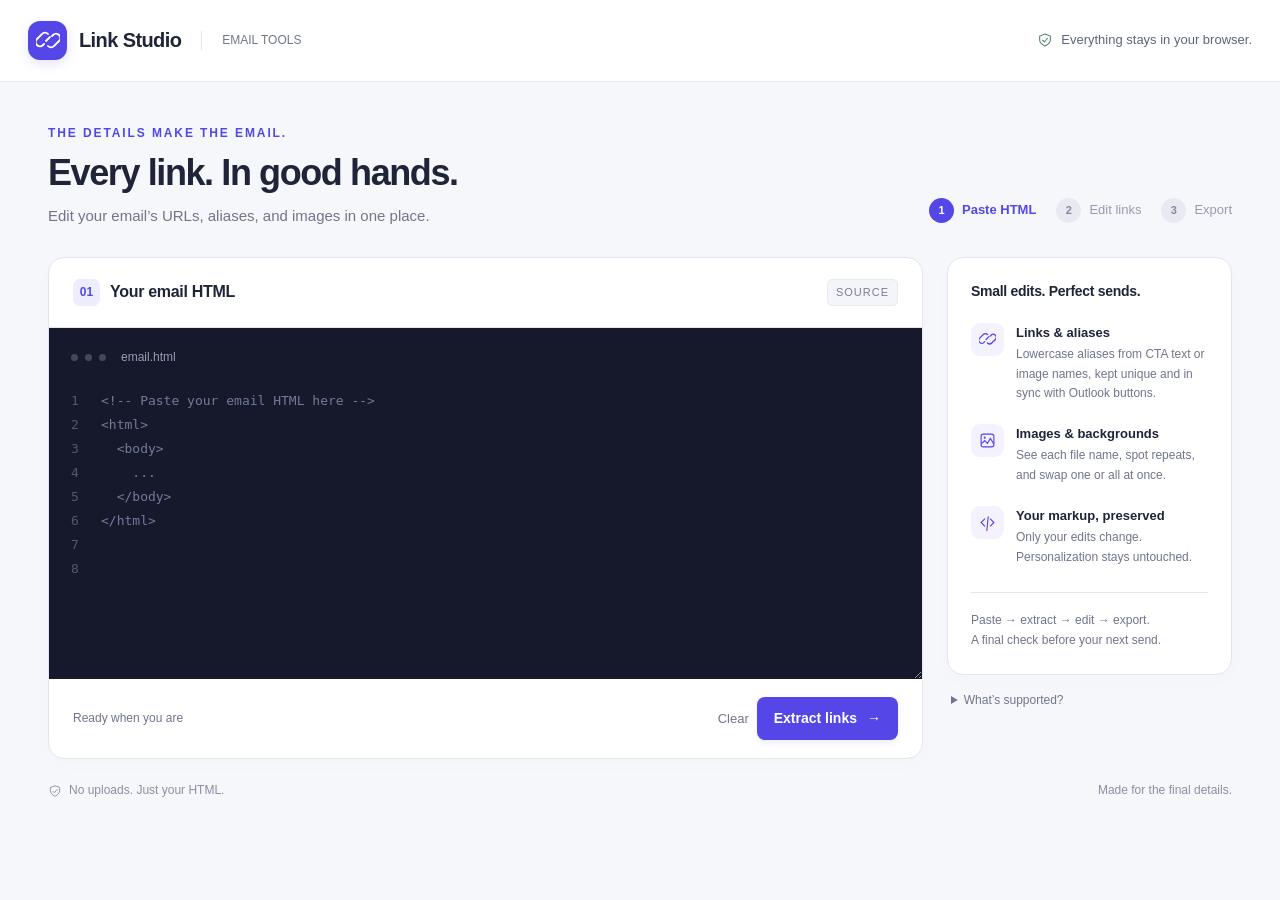
==== index.html @ 449bdee2 "Update index.html" ====
<!doctype html><html lang="en"><head><meta charset="utf-8"><meta name="viewport" content="width=device-width,initial-scale=1"><meta name="robots" content="noindex,nofollow"><title>Email Builder — Easy & Faster</title><link rel="stylesheet" href="styles.css"></head><body><svg xmlns="http://www.w3.org/2000/svg" style="display:none"><symbol id="link-icon" viewBox="0 0 24 24"><g fill="none" stroke="currentColor" stroke-width="1.8" stroke-linecap="round" stroke-linejoin="round"><path d="m10 13 4-4M8 16l-1 1a4 4 0 0 1-6-6l5-5a4 4 0 0 1 6 0m0 12a4 4 0 0 0 6 0l5-5a4 4 0 0 0-6-6l-1 1" transform="translate(0 -1)"></path></g></symbol><symbol id="shield-icon" viewBox="0 0 24 24"><path d="m12 3 8 3v6c0 5-8 9-8 9s-8-4-8-9V6l8-3Z" fill="none" stroke="currentColor" stroke-width="1.6"></path><path d="m8 12 3 3 5-6" fill="none" stroke="currentColor" stroke-width="1.6"></path></symbol><symbol id="image-icon" viewBox="0 0 24 24"><rect x="3" y="3" width="18" height="18" rx="3" fill="none" stroke="currentColor" stroke-width="1.6"></rect><path d="m3 17 5-5 4 4 4-7 5 8" fill="none" stroke="currentColor" stroke-width="1.6"></path><circle cx="8" cy="8" r="1.5" fill="currentColor"></circle></symbol><symbol id="code-icon" viewBox="0 0 24 24"><path d="m8 7-5 5 5 5m8-10 5 5-5 5m-3-13-2 20" fill="none" stroke="currentColor" stroke-width="1.6" stroke-linecap="round"></path></symbol><symbol id="copy-icon" viewBox="0 0 24 24"><g fill="none" stroke="currentColor" stroke-width="1.8" stroke-linejoin="round"><rect x="8" y="8" width="12" height="12" rx="2.5"></rect><path d="M16 8V6.5A2.5 2.5 0 0 0 13.5 4h-7A2.5 2.5 0 0 0 4 6.5v7A2.5 2.5 0 0 0 6.5 16H8"></path></g></symbol><symbol id="check-icon" viewBox="0 0 24 24"><path d="m5 12.5 4.5 4.5L19 7.5" fill="none" stroke="currentColor" stroke-width="2.2" stroke-linecap="round" stroke-linejoin="round"></path></symbol></svg><header class="topbar"><div class="brand"><span class="brandmark"><svg aria-hidden="true"><use href="#link-icon"></use></svg></span>Link Studio<small>EMAIL TOOLS</small></div><div class="privacy"><svg aria-hidden="true"><use href="#shield-icon"></use></svg>Everything stays in your browser.</div></header><main><div class="intro"><div><div class="eyebrow">THE DETAILS MAKE THE EMAIL.</div><h1>Every link. In good hands.</h1><p>Edit your email’s URLs, aliases, and images in one place.</p></div><nav class="steps" aria-label="Workflow"><span class="step active" id="step1"><b>1</b> Paste HTML</span><span class="step" id="step2"><b>2</b> Edit links</span><span class="step" id="step3"><b>3</b> Export</span></nav></div><div class="workspace"><section class="panel" aria-labelledby="sourceTitle"><div class="panel-heading"><div class="heading-group"><span class="section-number">01</span><h2 id="sourceTitle">Your email HTML</h2></div><span class="tag">SOURCE</span></div><div class="code-wrap"><div class="code-toolbar"><i class="code-dot"></i><i class="code-dot"></i><i class="code-dot"></i><span>email.html</span></div><div class="code-area"><div class="gutter" aria-hidden="true">1<br>2<br>3<br>4<br>5<br>6<br>7<br>8</div><textarea id="src" aria-label="Email HTML" spellcheck="false" placeholder="&lt;!-- Paste your email HTML here --&gt;&#10;&lt;html&gt;&#10;  &lt;body&gt;&#10;    ...&#10;  &lt;/body&gt;&#10;&lt;/html&gt;"></textarea></div></div><div class="source-footer"><span class="small" id="sourceCount">Ready when you are</span><div><button type="button" id="clear" class="text-button">Clear</button><button type="button" id="extract" class="button">Extract links <span aria-hidden="true">→</span></button></div></div><div id="status" class="feedback" role="status"></div></section><aside><div class="panel aside"><h2>Small edits. Perfect sends.</h2><div class="feature"><span class="feature-icon"><svg aria-hidden="true"><use href="#link-icon"></use></svg></span><div><strong>Links & aliases</strong><p>Lowercase aliases from CTA text or image names, kept unique and in sync with Outlook buttons.</p></div></div><div class="feature"><span class="feature-icon"><svg aria-hidden="true"><use href="#image-icon"></use></svg></span><div><strong>Images & backgrounds</strong><p>See each file name, spot repeats, and swap one or all at once.</p></div></div><div class="feature"><span class="feature-icon"><svg aria-hidden="true"><use href="#code-icon"></use></svg></span><div><strong>Your markup, preserved</strong><p>Only your edits change. Personalization stays untouched.</p></div></div><div class="aside-note">Paste → extract → edit → export.<br>A final check before your next send.</div></div><details class="support"><summary>What’s supported?</summary><p>HTML href, image src, background, and link alias attributes. Images and backgrounds that share the same URL are flagged as duplicates. Empty link aliases are filled in lowercase with up to 3 words of the link text. Links styled as CTA buttons (a class containing “cta” on the link, inside it, or on one of its four nearest parent elements, so table-based buttons are caught) use 2 words plus _cta instead (filler words like “and”, “the”, “to” skipped), or the first 3 words of the image file name for image links. Repeated aliases are numbered in order: name, name1, name2. Mailto, tel, # and SFMC system links (profile center, view online) are not auto-filled, but get an optional alias you can apply. Unsubscribe links always get the alias “unsubscribe” (never _cta) and can be switched to RedirectTo(@urlOrganic); view-online links can be switched to view_email_url. Outlook VML buttons and backgrounds (v:roundrect, v:fill) and inline CSS url() backgrounds are kept in sync with the matching link or background. Background url() inside &lt;style&gt; blocks is not included. The opencounter and usermatch tracking tags are added before &lt;/body&gt; if missing. CSS url(), srcset, and links inside AMPscript code blocks are not included. Values retain their original HTML entities.</p></details></aside></div><section id="editor" class="panel" hidden="" aria-labelledby="editorTitle"><div class="editor-head"><div><div class="heading-group"><span class="section-number">02</span><h2 id="editorTitle">Fine-tune the details</h2></div><div class="small" id="summary"></div></div><span id="shown" class="small"></span></div><div class="toolbar"><div class="filters" role="group" aria-label="Filter items"><button type="button" data-filter="all" aria-pressed="true">All items</button><button type="button" data-filter="link" aria-pressed="false">Links</button><button type="button" data-filter="image" aria-pressed="false">Images</button><button type="button" data-filter="background" aria-pressed="false" id="bgBtn">Backgrounds</button><button type="button" data-filter="dup" aria-pressed="false" id="dupBtn">Duplicates</button><button type="button" data-filter="edited" aria-pressed="false">Edited</button></div><input type="search" id="q" placeholder="Search text, URL, file or alias…" aria-label="Search items"></div><div class="extras"><div class="extra-row" id="aliasRow"><span class="extra-title">CTA aliases</span><span class="small" id="aliasInfo"></span><button type="button" id="applyAll" class="button secondary sm">Use suggested for all</button></div><div class="extra-row" id="unsubRow" hidden><label class="check"><input type="checkbox" id="unsubAll"> Use <code id="orgCode" class="chip ok"></code> on all unsubscribe links</label><span class="small" id="unsubInfo"></span></div><div class="extra-row" id="viewRow" hidden><label class="check"><input type="checkbox" id="viewAll"> Use <code id="viewCode" class="chip ok"></code> on all view-online links</label><span class="small" id="viewInfo"></span></div><div class="extra-row"><label class="check"><input type="checkbox" id="trackOn" checked> Add tracking tags before &lt;/body&gt; if missing</label><span id="trackInfo"></span></div></div><div id="items"></div><div id="emptyFilter" hidden="">No items match your search or filter.</div><div class="actionbar"><span class="small" id="editCount"></span><span class="small" id="submitMsg" role="status"></span><button type="button" id="validate" class="button secondary">Validate</button><button type="button" id="preview" class="button secondary">Preview updated email</button><button type="button" id="submit" class="button">Generate updated HTML <span aria-hidden="true">→</span></button></div></section><section id="validation" class="panel" hidden aria-labelledby="valTitle"><div class="panel-heading"><div class="heading-group"><h2 id="valTitle">Validation · updated HTML</h2></div><span id="valSummary" class="small"></span></div><div id="valBody" class="val-body"></div></section><section id="result" class="panel" hidden="" aria-labelledby="resultTitle"><div class="panel-heading"><div class="heading-group"><span class="section-number">03</span><h2 id="resultTitle">Ready for your next send</h2></div><button type="button" id="copy" class="button secondary">Copy HTML</button></div><textarea id="out" readonly="" spellcheck="false" aria-label="Updated HTML"></textarea><div class="change-section"><span class="small" id="copyMsg" role="status"></span><h2>Change log</h2><ul id="changes"></ul></div></section><div id="pv" class="pv" hidden data-w="desktop" role="dialog" aria-modal="true" aria-labelledby="pvTitle"><div class="pv-box"><div class="pv-head"><h2 id="pvTitle">Preview: updated email</h2><div class="seg" role="group" aria-label="Preview width"><button type="button" data-w="desktop" aria-pressed="true">Desktop</button><button type="button" data-w="mobile" aria-pressed="false">Mobile</button></div><button type="button" id="pvClose" class="button secondary sm">Close</button></div><p class="pv-note small">Browser preview with your edits applied. Outlook and other email apps may display it differently, and AMPscript shows as raw code. Links are disabled here.</p><div class="pv-stage"><iframe id="pvFrame" title="Updated email preview" sandbox=""></iframe></div></div></div><footer class="bottom-line"><span><svg aria-hidden="true"><use href="#shield-icon"></use></svg>No uploads. Just your HTML.</span><span>Made for the final details.</span></footer></main><script src="app.js"></script></body></html>
---- styles.css ----
:root{--ink:#202438;--muted:#70758b;--line:#e3e5ef;--accent:#5546e8;--soft:#eeecff;--bg:#f6f7fb;--radius:16px}*{box-sizing:border-box}body{margin:0;background:var(--bg);color:var(--ink);font:16px/1.55 -apple-system,BlinkMacSystemFont,"Segoe UI",sans-serif}button,input,textarea{font:inherit}button{cursor:pointer}button:focus-visible,input:focus-visible,textarea:focus-visible,summary:focus-visible{outline:3px solid #aaa1ff;outline-offset:4px}button{border:0}button:disabled{opacity:.5;cursor:default}[hidden]{display:none!important}.topbar{height:82px;background:#fff;border-bottom:1px solid var(--line);display:flex;justify-content:space-between;align-items:center;padding:0 max(28px,calc((100vw - 1240px)/2));gap:20px}.brand{display:flex;align-items:center;gap:12px;font-size:20px;font-weight:750;letter-spacing:-.6px}.brandmark{display:grid;place-items:center;width:39px;height:39px;background:var(--accent);color:#fff;border-radius:12px;box-shadow:0 4px 12px #5546e825}.brandmark svg{width:24px}.brand small{font-size:12px;font-weight:500;border-left:1px solid var(--line);margin-left:8px;padding-left:20px;color:var(--muted);letter-spacing:0}.privacy{font-size:13px;color:#5e657b;display:flex;align-items:center;gap:8px}.privacy svg{width:16px;height:16px;color:#528277}main{max-width:1240px;margin:auto;padding:42px 28px 28px}.intro{display:flex;align-items:flex-end;justify-content:space-between;gap:24px;margin-bottom:30px}.eyebrow{font-size:12px;font-weight:750;letter-spacing:1.9px;color:var(--accent);margin-bottom:8px}h1{font-size:36px;line-height:1.2;letter-spacing:-1.4px;margin:0 0 10px;font-weight:720}p{margin:0;color:var(--muted)}.intro p{font-size:15px}.steps{display:flex;gap:20px;padding-bottom:4px;white-space:nowrap;color:#989bae;font-size:13px}.step{display:flex;align-items:center;gap:8px}.step b{font-size:11px;display:grid;place-items:center;width:25px;height:25px;border-radius:50%;background:#e9eaf1;color:#83889b}.step.active{color:var(--accent);font-weight:650}.step.active b{background:var(--accent);color:white}.workspace{display:grid;grid-template-columns:minmax(0,1fr) 285px;gap:24px;align-items:start}.panel{background:white;border:1px solid var(--line);border-radius:var(--radius);box-shadow:0 5px 20px #25244704;overflow:hidden}.panel-heading{padding:21px 24px;display:flex;align-items:center;justify-content:space-between;gap:12px;border-bottom:1px solid var(--line)}h2{font-size:16px;letter-spacing:-.3px;margin:0;font-weight:700}.heading-group{display:flex;align-items:center;gap:10px}.section-number{display:grid;place-items:center;background:var(--soft);border-radius:7px;color:var(--accent);width:27px;height:27px;font-size:12px;font-weight:700}.tag{font-size:11px;letter-spacing:1px;color:#777d95;background:#f4f5f9;padding:4px 8px;border:1px solid #e8eaf1;border-radius:5px}.code-wrap{background:#15192b;padding:20px 0 0;position:relative}.code-toolbar{padding:0 22px 12px;display:flex;align-items:center;gap:7px;color:#979eb9;font-size:12px}.code-dot{height:7px;width:7px;border-radius:50%;background:#41475e}.code-toolbar span:last-child{margin-left:8px}.code-area{display:flex;min-height:300px}.gutter{flex:0 0 52px;text-align:center;color:#515970;font:13px/1.85 ui-monospace,SFMono-Regular,Consolas,monospace;padding-top:10px;user-select:none}.code-area textarea{border:0;resize:vertical;background:transparent;color:#dcdff7;font:13px/1.85 ui-monospace,SFMono-Regular,Consolas,monospace;min-height:300px;width:100%;padding:10px 24px 24px 0;outline-offset:-3px}.code-area textarea::placeholder{color:#727b98;opacity:1}.source-footer{padding:18px 24px;display:flex;justify-content:space-between;align-items:center;gap:14px}.button{display:inline-flex;align-items:center;justify-content:center;gap:10px;font-size:14px;font-weight:650;border-radius:8px;padding:11px 17px;transition:background .15s,transform .15s;background:var(--accent);color:#fff;box-shadow:0 3px 6px #5546e81a}.button:hover{background:#4335cd;transform:translateY(-1px)}.button svg{width:17px;height:17px}.secondary{background:#fff;color:#646a7e;box-shadow:none;border:1px solid var(--line)}.secondary:hover{background:#f5f5fb;color:var(--ink)}.text-button{background:none;color:var(--muted);padding:8px;font-size:13px}.text-button:hover{color:var(--accent)}.small{font-size:12px;color:var(--muted)}.feedback{padding:0 24px;color:#925b13;font-size:13px}.feedback:not(:empty){padding-bottom:16px}.aside{padding:23px}.aside h2{font-size:14px;margin-bottom:20px}.feature{display:flex;gap:12px;margin:20px 0}.feature-icon{width:33px;height:33px;background:#f3f2fe;border-radius:9px;color:var(--accent);display:grid;place-items:center;flex-shrink:0}.feature-icon svg{width:17px;height:17px}.feature strong{font-size:13px;font-weight:650;display:block;margin-bottom:2px}.feature p{font-size:12px;line-height:1.65}.aside-note{border-top:1px solid var(--line);padding-top:17px;margin-top:24px;font-size:12px;color:var(--muted);line-height:1.7}.support{margin-top:16px;padding:0 4px}.support summary{font-size:12px;cursor:pointer;color:var(--muted)}.support p{font-size:12px;margin-top:10px;line-height:1.7}.bottom-line{display:flex;align-items:center;justify-content:space-between;margin:22px 0;color:#8a8fa2;font-size:12px}.bottom-line span:first-child{display:flex;align-items:center;gap:7px}.bottom-line svg{width:14px;height:14px}#editor,#result{margin-top:28px}.editor-head{padding:22px 24px;display:flex;justify-content:space-between;gap:16px;align-items:center}.editor-head h2{font-size:18px}.editor-head .small{margin-top:5px}.toolbar{padding:0 24px 20px;display:flex;justify-content:space-between;align-items:center;flex-wrap:wrap;gap:16px}.filters{display:flex;gap:3px;flex-wrap:wrap;background:#f1f2f7;border-radius:9px;padding:4px}.filters button{background:transparent;color:#73788e;font-size:12px;border-radius:6px;padding:7px 12px}.filters button[aria-pressed=true]{background:white;color:var(--accent);box-shadow:0 1px 4px #24244113;font-weight:650}#q{width:240px;border:1px solid var(--line);border-radius:8px;padding:10px 12px;background:#fff;font-size:13px;color:var(--ink)}#items{padding:0 24px 12px}.item{border:1px solid var(--line);border-radius:11px;margin-bottom:13px;padding:18px;transition:border-color .2s;content-visibility:auto;contain-intrinsic-size:auto 150px}.item.changed{border-color:#d9bc75;background:#fffcf4}.head{display:flex;gap:10px;align-items:center;flex-wrap:wrap;margin-bottom:16px}.idx{color:#9da1b2;font:12px ui-monospace,monospace}.badge{font-size:11px;padding:3px 8px;border-radius:5px;font-weight:650}.badge.link{background:#eeecff;color:#6451cc}.badge.image{background:#e8f6f0;color:#39785f}.badge.background{background:#eaf1ff;color:#4c73b3}.meta{font-size:12px;color:var(--muted);flex:1;overflow-wrap:anywhere;min-width:130px}.small-btn{background:none;color:#858a9e;padding:4px;font-size:12px}.small-btn:hover{color:var(--accent)}.flag{font-size:11px;color:#9b6c12;margin-right:5px}.fields{display:grid;grid-template-columns:2fr 1fr;gap:15px}.fields label:only-child{grid-column:1/-1}.fl{font-size:12px;display:block;margin-bottom:7px;font-weight:600;color:#656b81}.fields input{background:#fafbfe;color:#343a51;border:1px solid #e0e3ee;width:100%;border-radius:7px;padding:11px 12px;font:13px ui-monospace,SFMono-Regular,Consolas,monospace}.fields input:focus{background:white}.actionbar{padding:18px 24px;border-top:1px solid var(--line);display:flex;align-items:center;gap:16px;flex-wrap:wrap;background:#fcfcfe}.actionbar .button{margin-left:auto}#out{width:100%;min-height:270px;resize:vertical;background:#15192b;color:#dcdff7;border:0;padding:24px;font:13px/1.8 ui-monospace,Consolas,monospace}.change-section{padding:22px 24px}.change-section h2{font-size:14px}#changes{font-size:13px;padding-left:20px;color:var(--muted);line-height:1.8}#changes li{margin:8px 0}#changes .old{color:#b25358;overflow-wrap:anywhere}#changes .new{color:#318164;overflow-wrap:anywhere}#emptyFilter{text-align:center;padding:30px;font-size:14px;color:var(--muted)}.fname{font:600 13px ui-monospace,SFMono-Regular,Consolas,monospace;color:var(--ink);background:#f4f5f9;border:1px solid #e8eaf1;border-radius:5px;padding:2px 8px;overflow-wrap:anywhere;max-width:100%}.dup{font-size:11px;font-weight:650;color:#8a5a00;background:#fff4dc;border:1px solid #f0dca8;border-radius:5px;padding:3px 8px;white-space:nowrap}.item.is-dup{border-left:3px solid #e8c56f}.scope{display:flex;align-items:center;gap:10px;margin-top:14px;font-size:12px;color:var(--muted);flex-wrap:wrap}.seg{display:inline-flex;background:#f1f2f7;border-radius:8px;padding:3px;gap:2px}.seg button{background:transparent;color:#73788e;font-size:12px;border-radius:6px;padding:5px 11px}.seg button[aria-pressed=true]{background:#fff;color:var(--accent);font-weight:650;box-shadow:0 1px 4px #24244113}.also{font-size:12px;color:#8a8fa2}.unsub-opt{display:flex;align-items:center;gap:8px;margin-top:14px;font-size:12px;color:var(--muted);cursor:pointer;flex-wrap:wrap}.unsub-opt input{width:16px;height:16px;accent-color:var(--accent)}.unsub-opt code{font:12px ui-monospace,SFMono-Regular,Consolas,monospace;color:var(--ink);background:#f1f2f7;padding:1px 6px;border-radius:4px;overflow-wrap:anywhere}.inwrap{position:relative}.fields .inwrap input{padding-right:40px}.copy-btn{display:inline-grid;place-items:center;width:26px;height:26px;border-radius:6px;background:transparent;color:#8a8fa2;padding:0;flex-shrink:0;vertical-align:middle}.copy-btn:hover{background:#eeecff;color:var(--accent)}.copy-btn.ok{color:#39785f;background:#e8f6f0}.copy-btn svg{width:15px;height:15px}.inwrap .copy-btn{position:absolute;right:6px;top:50%;transform:translateY(-50%)}.newname{font:600 12px ui-monospace,SFMono-Regular,Consolas,monospace;color:#318164;background:#e8f6f0;border:1px solid #cbe8db;border-radius:5px;padding:2px 8px;overflow-wrap:anywhere}.fname-wrap{display:inline-flex;align-items:center;gap:2px;max-width:100%}.ctatag{font-size:11px;font-weight:650;color:#6451cc;background:#eeecff;border:1px solid #ddd8ff;border-radius:5px;padding:2px 7px;white-space:nowrap}.item.copy{background:#fafbfd;border-style:dashed}.copytag{font-size:11px;font-weight:650;color:#4c73b3;background:#eaf1ff;border-radius:5px;padding:3px 8px;white-space:nowrap}.fields input[readonly]{color:#8a8fa2;background:#f4f5f9;cursor:not-allowed}.extras{margin:0 24px 16px;border:1px solid var(--line);border-radius:11px;background:#fbfbfe}.extra-row{display:flex;align-items:center;gap:10px 12px;flex-wrap:wrap;padding:12px 16px;font-size:13px}.extra-row+.extra-row{border-top:1px solid var(--line)}.extra-title{font-weight:650}.button.sm{padding:6px 11px;font-size:12px;margin-left:auto}.check{display:flex;align-items:center;gap:8px;font-weight:650;cursor:pointer}.check input{width:16px;height:16px;accent-color:var(--accent)}#trackInfo{display:flex;gap:8px;flex-wrap:wrap;align-items:center}.chip{font:11px ui-monospace,SFMono-Regular,Consolas,monospace;padding:3px 8px;border-radius:5px;border:1px solid}.chip.ok{color:#39785f;background:#e8f6f0;border-color:#cbe8db}.chip.miss{color:#8a5a00;background:#fff4dc;border-color:#f0dca8}.sugg{font-size:12px;color:var(--muted);margin-top:6px;overflow-wrap:anywhere}.sugg code{font:12px ui-monospace,SFMono-Regular,Consolas,monospace;color:var(--ink);background:#f1f2f7;padding:1px 5px;border-radius:4px}.sugg .done{color:#39785f}.link-btn{background:none;color:var(--accent);font-size:12px;font-weight:650;padding:0 4px}.actionbar #preview{margin-left:auto}.actionbar #submit{margin-left:0}.pv{position:fixed;inset:0;z-index:50;background:rgba(21,25,43,.6);display:flex;align-items:center;justify-content:center;padding:24px}.pv-box{background:#fff;border-radius:16px;width:min(1100px,100%);height:min(92vh,100%);display:flex;flex-direction:column;overflow:hidden;box-shadow:0 20px 60px #0003}.pv-head{display:flex;align-items:center;gap:12px 14px;flex-wrap:wrap;padding:16px 20px;border-bottom:1px solid var(--line)}.pv-head h2{margin-right:auto}.pv-head .button.sm{margin-left:0}.pv-note{padding:10px 20px;border-bottom:1px solid var(--line)}.pv-stage{flex:1;min-height:0;background:#eceef4;display:flex;justify-content:center;padding:20px;overflow:hidden}#pvFrame{border:0;background:#fff;width:100%;max-width:820px;height:100%;border-radius:6px;box-shadow:0 2px 12px #0000001f;transition:max-width .2s}.pv[data-w=mobile] #pvFrame{max-width:375px}body.pv-open{overflow:hidden}@media(max-width:740px){.extras{margin:0 18px 14px}.button.sm{margin-left:0}.pv{padding:0}.pv-box{border-radius:0;height:100%}.pv-stage{padding:10px}}@media(min-width:1000px){body:has(#editor:not([hidden])) .code-area,body:has(#editor:not([hidden])) .code-area textarea{min-height:190px;height:190px}}@media(max-width:980px){.intro{align-items:flex-start;flex-direction:column;gap:22px}.workspace{grid-template-columns:minmax(0,1fr) 250px}.steps{gap:24px}}@media(max-width:740px){.topbar{height:70px;padding:0 20px}.brand small{display:none}.privacy{font-size:0}.privacy svg{width:18px;height:18px}main{padding:28px 18px}.workspace{grid-template-columns:1fr}aside{display:none}h1{font-size:30px}.steps{gap:18px}.panel-heading,.source-footer,.editor-head,.actionbar{padding:18px}.toolbar{padding:0 18px 18px}#items{padding:0 18px 6px}.fields{grid-template-columns:1fr}.toolbar #q{width:100%}.filters{width:100%;justify-content:space-between}.filters button{padding:7px 9px}.source-footer{flex-wrap:wrap}.bottom-line span:last-child{display:none}.editor-head{align-items:flex-start}.actionbar .button{width:100%;margin:0}.meta{min-width:100px}.head{gap:8px}.intro p{max-width:340px}.code-area textarea{font-size:12px}.gutter{flex-basis:35px}}@media(prefers-reduced-motion:reduce){*{scroll-behavior:auto!important;transition:none!important}}
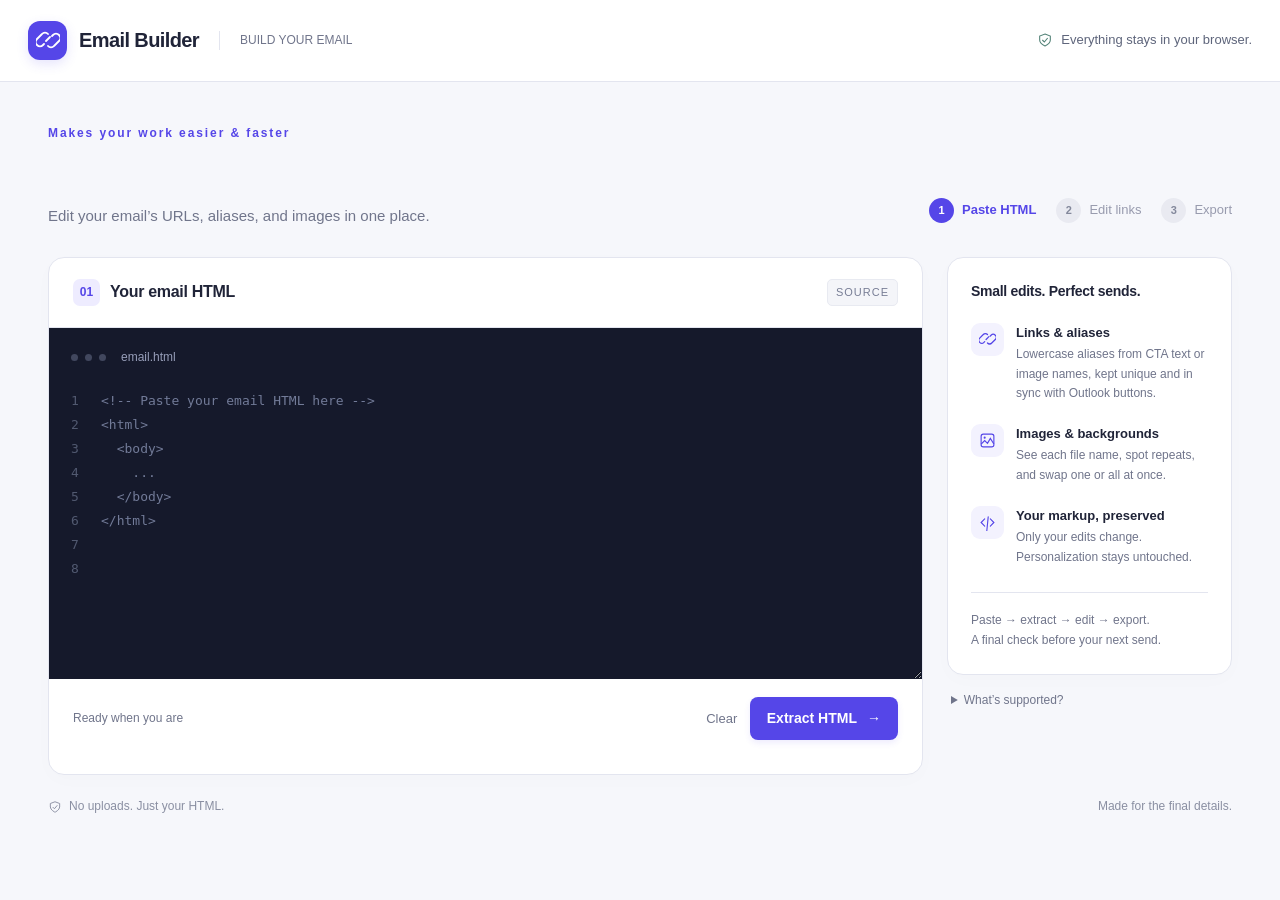
==== commit 550a38a2: "Update index.html" ====
--- a/index.html
+++ b/index.html
@@ -1 +1,309 @@
-<!doctype html><html lang="en"><head><meta charset="utf-8"><meta name="viewport" content="width=device-width,initial-scale=1"><meta name="robots" content="noindex,nofollow"><title>Email Builder — Easy & Faster</title><link rel="stylesheet" href="styles.css"></head><body><svg xmlns="http://www.w3.org/2000/svg" style="display:none"><symbol id="link-icon" viewBox="0 0 24 24"><g fill="none" stroke="currentColor" stroke-width="1.8" stroke-linecap="round" stroke-linejoin="round"><path d="m10 13 4-4M8 16l-1 1a4 4 0 0 1-6-6l5-5a4 4 0 0 1 6 0m0 12a4 4 0 0 0 6 0l5-5a4 4 0 0 0-6-6l-1 1" transform="translate(0 -1)"></path></g></symbol><symbol id="shield-icon" viewBox="0 0 24 24"><path d="m12 3 8 3v6c0 5-8 9-8 9s-8-4-8-9V6l8-3Z" fill="none" stroke="currentColor" stroke-width="1.6"></path><path d="m8 12 3 3 5-6" fill="none" stroke="currentColor" stroke-width="1.6"></path></symbol><symbol id="image-icon" viewBox="0 0 24 24"><rect x="3" y="3" width="18" height="18" rx="3" fill="none" stroke="currentColor" stroke-width="1.6"></rect><path d="m3 17 5-5 4 4 4-7 5 8" fill="none" stroke="currentColor" stroke-width="1.6"></path><circle cx="8" cy="8" r="1.5" fill="currentColor"></circle></symbol><symbol id="code-icon" viewBox="0 0 24 24"><path d="m8 7-5 5 5 5m8-10 5 5-5 5m-3-13-2 20" fill="none" stroke="currentColor" stroke-width="1.6" stroke-linecap="round"></path></symbol><symbol id="copy-icon" viewBox="0 0 24 24"><g fill="none" stroke="currentColor" stroke-width="1.8" stroke-linejoin="round"><rect x="8" y="8" width="12" height="12" rx="2.5"></rect><path d="M16 8V6.5A2.5 2.5 0 0 0 13.5 4h-7A2.5 2.5 0 0 0 4 6.5v7A2.5 2.5 0 0 0 6.5 16H8"></path></g></symbol><symbol id="check-icon" viewBox="0 0 24 24"><path d="m5 12.5 4.5 4.5L19 7.5" fill="none" stroke="currentColor" stroke-width="2.2" stroke-linecap="round" stroke-linejoin="round"></path></symbol></svg><header class="topbar"><div class="brand"><span class="brandmark"><svg aria-hidden="true"><use href="#link-icon"></use></svg></span>Link Studio<small>EMAIL TOOLS</small></div><div class="privacy"><svg aria-hidden="true"><use href="#shield-icon"></use></svg>Everything stays in your browser.</div></header><main><div class="intro"><div><div class="eyebrow">THE DETAILS MAKE THE EMAIL.</div><h1>Every link. In good hands.</h1><p>Edit your email’s URLs, aliases, and images in one place.</p></div><nav class="steps" aria-label="Workflow"><span class="step active" id="step1"><b>1</b> Paste HTML</span><span class="step" id="step2"><b>2</b> Edit links</span><span class="step" id="step3"><b>3</b> Export</span></nav></div><div class="workspace"><section class="panel" aria-labelledby="sourceTitle"><div class="panel-heading"><div class="heading-group"><span class="section-number">01</span><h2 id="sourceTitle">Your email HTML</h2></div><span class="tag">SOURCE</span></div><div class="code-wrap"><div class="code-toolbar"><i class="code-dot"></i><i class="code-dot"></i><i class="code-dot"></i><span>email.html</span></div><div class="code-area"><div class="gutter" aria-hidden="true">1<br>2<br>3<br>4<br>5<br>6<br>7<br>8</div><textarea id="src" aria-label="Email HTML" spellcheck="false" placeholder="&lt;!-- Paste your email HTML here --&gt;&#10;&lt;html&gt;&#10;  &lt;body&gt;&#10;    ...&#10;  &lt;/body&gt;&#10;&lt;/html&gt;"></textarea></div></div><div class="source-footer"><span class="small" id="sourceCount">Ready when you are</span><div><button type="button" id="clear" class="text-button">Clear</button><button type="button" id="extract" class="button">Extract links <span aria-hidden="true">→</span></button></div></div><div id="status" class="feedback" role="status"></div></section><aside><div class="panel aside"><h2>Small edits. Perfect sends.</h2><div class="feature"><span class="feature-icon"><svg aria-hidden="true"><use href="#link-icon"></use></svg></span><div><strong>Links & aliases</strong><p>Lowercase aliases from CTA text or image names, kept unique and in sync with Outlook buttons.</p></div></div><div class="feature"><span class="feature-icon"><svg aria-hidden="true"><use href="#image-icon"></use></svg></span><div><strong>Images & backgrounds</strong><p>See each file name, spot repeats, and swap one or all at once.</p></div></div><div class="feature"><span class="feature-icon"><svg aria-hidden="true"><use href="#code-icon"></use></svg></span><div><strong>Your markup, preserved</strong><p>Only your edits change. Personalization stays untouched.</p></div></div><div class="aside-note">Paste → extract → edit → export.<br>A final check before your next send.</div></div><details class="support"><summary>What’s supported?</summary><p>HTML href, image src, background, and link alias attributes. Images and backgrounds that share the same URL are flagged as duplicates. Empty link aliases are filled in lowercase with up to 3 words of the link text. Links styled as CTA buttons (a class containing “cta” on the link, inside it, or on one of its four nearest parent elements, so table-based buttons are caught) use 2 words plus _cta instead (filler words like “and”, “the”, “to” skipped), or the first 3 words of the image file name for image links. Repeated aliases are numbered in order: name, name1, name2. Mailto, tel, # and SFMC system links (profile center, view online) are not auto-filled, but get an optional alias you can apply. Unsubscribe links always get the alias “unsubscribe” (never _cta) and can be switched to RedirectTo(@urlOrganic); view-online links can be switched to view_email_url. Outlook VML buttons and backgrounds (v:roundrect, v:fill) and inline CSS url() backgrounds are kept in sync with the matching link or background. Background url() inside &lt;style&gt; blocks is not included. The opencounter and usermatch tracking tags are added before &lt;/body&gt; if missing. CSS url(), srcset, and links inside AMPscript code blocks are not included. Values retain their original HTML entities.</p></details></aside></div><section id="editor" class="panel" hidden="" aria-labelledby="editorTitle"><div class="editor-head"><div><div class="heading-group"><span class="section-number">02</span><h2 id="editorTitle">Fine-tune the details</h2></div><div class="small" id="summary"></div></div><span id="shown" class="small"></span></div><div class="toolbar"><div class="filters" role="group" aria-label="Filter items"><button type="button" data-filter="all" aria-pressed="true">All items</button><button type="button" data-filter="link" aria-pressed="false">Links</button><button type="button" data-filter="image" aria-pressed="false">Images</button><button type="button" data-filter="background" aria-pressed="false" id="bgBtn">Backgrounds</button><button type="button" data-filter="dup" aria-pressed="false" id="dupBtn">Duplicates</button><button type="button" data-filter="edited" aria-pressed="false">Edited</button></div><input type="search" id="q" placeholder="Search text, URL, file or alias…" aria-label="Search items"></div><div class="extras"><div class="extra-row" id="aliasRow"><span class="extra-title">CTA aliases</span><span class="small" id="aliasInfo"></span><button type="button" id="applyAll" class="button secondary sm">Use suggested for all</button></div><div class="extra-row" id="unsubRow" hidden><label class="check"><input type="checkbox" id="unsubAll"> Use <code id="orgCode" class="chip ok"></code> on all unsubscribe links</label><span class="small" id="unsubInfo"></span></div><div class="extra-row" id="viewRow" hidden><label class="check"><input type="checkbox" id="viewAll"> Use <code id="viewCode" class="chip ok"></code> on all view-online links</label><span class="small" id="viewInfo"></span></div><div class="extra-row"><label class="check"><input type="checkbox" id="trackOn" checked> Add tracking tags before &lt;/body&gt; if missing</label><span id="trackInfo"></span></div></div><div id="items"></div><div id="emptyFilter" hidden="">No items match your search or filter.</div><div class="actionbar"><span class="small" id="editCount"></span><span class="small" id="submitMsg" role="status"></span><button type="button" id="validate" class="button secondary">Validate</button><button type="button" id="preview" class="button secondary">Preview updated email</button><button type="button" id="submit" class="button">Generate updated HTML <span aria-hidden="true">→</span></button></div></section><section id="validation" class="panel" hidden aria-labelledby="valTitle"><div class="panel-heading"><div class="heading-group"><h2 id="valTitle">Validation · updated HTML</h2></div><span id="valSummary" class="small"></span></div><div id="valBody" class="val-body"></div></section><section id="result" class="panel" hidden="" aria-labelledby="resultTitle"><div class="panel-heading"><div class="heading-group"><span class="section-number">03</span><h2 id="resultTitle">Ready for your next send</h2></div><button type="button" id="copy" class="button secondary">Copy HTML</button></div><textarea id="out" readonly="" spellcheck="false" aria-label="Updated HTML"></textarea><div class="change-section"><span class="small" id="copyMsg" role="status"></span><h2>Change log</h2><ul id="changes"></ul></div></section><div id="pv" class="pv" hidden data-w="desktop" role="dialog" aria-modal="true" aria-labelledby="pvTitle"><div class="pv-box"><div class="pv-head"><h2 id="pvTitle">Preview: updated email</h2><div class="seg" role="group" aria-label="Preview width"><button type="button" data-w="desktop" aria-pressed="true">Desktop</button><button type="button" data-w="mobile" aria-pressed="false">Mobile</button></div><button type="button" id="pvClose" class="button secondary sm">Close</button></div><p class="pv-note small">Browser preview with your edits applied. Outlook and other email apps may display it differently, and AMPscript shows as raw code. Links are disabled here.</p><div class="pv-stage"><iframe id="pvFrame" title="Updated email preview" sandbox=""></iframe></div></div></div><footer class="bottom-line"><span><svg aria-hidden="true"><use href="#shield-icon"></use></svg>No uploads. Just your HTML.</span><span>Made for the final details.</span></footer></main><script src="app.js"></script></body></html>
+<!doctype html>
+<html lang="en">
+  <head>
+    <meta charset="utf-8">
+    <meta name="viewport" content="width=device-width,initial-scale=1">
+    <meta name="robots" content="noindex,nofollow">
+    <title>Email Builder — Helps you build with ease
+    </title>
+    <link rel="stylesheet" href="styles.css">
+  </head>
+  <body>
+    <svg xmlns="http://www.w3.org/2000/svg" style="display:none">
+      <symbol id="link-icon" viewBox="0 0 24 24">
+        <g fill="none" stroke="currentColor" stroke-width="1.8" stroke-linecap="round" stroke-linejoin="round">
+          <path d="m10 13 4-4M8 16l-1 1a4 4 0 0 1-6-6l5-5a4 4 0 0 1 6 0m0 12a4 4 0 0 0 6 0l5-5a4 4 0 0 0-6-6l-1 1" transform="translate(0 -1)">
+          </path>
+        </g>
+      </symbol>
+      <symbol id="shield-icon" viewBox="0 0 24 24">
+        <path d="m12 3 8 3v6c0 5-8 9-8 9s-8-4-8-9V6l8-3Z" fill="none" stroke="currentColor" stroke-width="1.6">
+        </path>
+        <path d="m8 12 3 3 5-6" fill="none" stroke="currentColor" stroke-width="1.6">
+        </path>
+      </symbol>
+      <symbol id="image-icon" viewBox="0 0 24 24">
+        <rect x="3" y="3" width="18" height="18" rx="3" fill="none" stroke="currentColor" stroke-width="1.6">
+        </rect>
+        <path d="m3 17 5-5 4 4 4-7 5 8" fill="none" stroke="currentColor" stroke-width="1.6">
+        </path>
+        <circle cx="8" cy="8" r="1.5" fill="currentColor">
+        </circle>
+      </symbol>
+      <symbol id="code-icon" viewBox="0 0 24 24">
+        <path d="m8 7-5 5 5 5m8-10 5 5-5 5m-3-13-2 20" fill="none" stroke="currentColor" stroke-width="1.6" stroke-linecap="round">
+        </path>
+      </symbol>
+      <symbol id="copy-icon" viewBox="0 0 24 24">
+        <g fill="none" stroke="currentColor" stroke-width="1.8" stroke-linejoin="round">
+          <rect x="8" y="8" width="12" height="12" rx="2.5">
+          </rect>
+          <path d="M16 8V6.5A2.5 2.5 0 0 0 13.5 4h-7A2.5 2.5 0 0 0 4 6.5v7A2.5 2.5 0 0 0 6.5 16H8">
+          </path>
+        </g>
+      </symbol>
+      <symbol id="check-icon" viewBox="0 0 24 24">
+        <path d="m5 12.5 4.5 4.5L19 7.5" fill="none" stroke="currentColor" stroke-width="2.2" stroke-linecap="round" stroke-linejoin="round">
+        </path>
+      </symbol>
+      <symbol id="x-icon" viewBox="0 0 24 24">
+        <path d="M7 7l10 10M17 7 7 17" fill="none" stroke="currentColor" stroke-width="2.6" stroke-linecap="round">
+        </path>
+      </symbol>
+      <symbol id="warn-icon" viewBox="0 0 24 24">
+        <path d="M12 6v8" fill="none" stroke="currentColor" stroke-width="2.6" stroke-linecap="round">
+        </path>
+        <circle cx="12" cy="18.5" r="1.6" fill="currentColor">
+        </circle>
+      </symbol>
+    </svg>
+    <header class="topbar">
+      <div class="brand">
+        <span class="brandmark"><svg aria-hidden="true">
+          <use href="#link-icon">
+          </use>
+          </svg></span>Email Builder
+        <small>BUILD YOUR EMAIL</small>
+      </div>
+      <div class="privacy">
+        <svg aria-hidden="true">
+          <use href="#shield-icon">
+          </use>
+        </svg>Everything stays in your browser.
+      </div>
+    </header>
+    <main>
+      <div class="intro">
+        <div>
+          <div class="eyebrow">Makes your work easier & faster
+          </div>
+          <h1>&nbsp;
+          </h1>
+          <p>Edit your email’s URLs, aliases, and images in one place.
+          </p>
+        </div>
+        <nav class="steps" aria-label="Workflow">
+          <span class="step active" id="step1"><b>1
+            </b> Paste HTML</span>
+          <span class="step" id="step2"><b>2
+            </b> Edit links</span>
+          <span class="step" id="step3"><b>3
+            </b> Export</span>
+        </nav>
+      </div>
+      <div class="workspace">
+        <section class="panel" aria-labelledby="sourceTitle">
+          <div class="panel-heading">
+            <div class="heading-group">
+              <span class="section-number">01</span>
+              <h2 id="sourceTitle">Your email HTML
+              </h2>
+            </div>
+            <span class="tag">SOURCE</span>
+          </div>
+          <div class="code-wrap">
+            <div class="code-toolbar">
+              <i class="code-dot">
+              </i>
+              <i class="code-dot">
+              </i>
+              <i class="code-dot">
+              </i>
+              <span>email.html</span>
+            </div>
+            <div class="code-area">
+              <div class="gutter" aria-hidden="true">1
+                <br>2
+                <br>3
+                <br>4
+                <br>5
+                <br>6
+                <br>7
+                <br>8
+              </div>
+              <textarea id="src" aria-label="Email HTML" spellcheck="false" placeholder="&lt;!-- Paste your email HTML here --&gt;&#10;&lt;html&gt;&#10;  &lt;body&gt;&#10;    ...&#10;  &lt;/body&gt;&#10;&lt;/html&gt;"></textarea>
+            </div>
+          </div>
+          <div class="source-footer">
+            <span class="small" id="sourceCount">Ready when you are</span>
+            <div>
+              <button type="button" id="clear" class="text-button">Clear</button>
+              <button type="button" id="extract" class="button">Extract HTML <span aria-hidden="true">→</span></button>
+            </div>
+          </div>
+          <div id="status" class="feedback" role="status">
+          </div>
+        </section>
+        <aside>
+          <div class="panel aside">
+            <h2>Small edits. Perfect sends.
+            </h2>
+            <div class="feature">
+              <span class="feature-icon"><svg aria-hidden="true">
+                <use href="#link-icon">
+                </use>
+                </svg></span>
+              <div>
+                <strong>Links & aliases</strong>
+                <p>Lowercase aliases from CTA text or image names, kept unique and in sync with Outlook buttons.
+                </p>
+              </div>
+            </div>
+            <div class="feature">
+              <span class="feature-icon"><svg aria-hidden="true">
+                <use href="#image-icon">
+                </use>
+                </svg></span>
+              <div>
+                <strong>Images & backgrounds</strong>
+                <p>See each file name, spot repeats, and swap one or all at once.
+                </p>
+              </div>
+            </div>
+            <div class="feature">
+              <span class="feature-icon"><svg aria-hidden="true">
+                <use href="#code-icon">
+                </use>
+                </svg></span>
+              <div>
+                <strong>Your markup, preserved</strong>
+                <p>Only your edits change. Personalization stays untouched.
+                </p>
+              </div>
+            </div>
+            <div class="aside-note">Paste → extract → edit → export.
+              <br>A final check before your next send.
+            </div>
+          </div>
+          <details class="support">
+            <summary>What’s supported?
+            </summary>
+            <p>HTML href, image src, background, and link alias attributes. Images and backgrounds that share the same URL are flagged as duplicates. Empty link aliases are filled in lowercase with up to 3 words of the link text. Links styled as CTA buttons (a class containing “cta” on the link, inside it, or on one of its four nearest parent elements, so table-based buttons are caught) use 2 words plus _cta instead (filler words like “and”, “the”, “to” skipped), or the first 3 words of the image file name for image links. Repeated aliases are numbered in order: name, name1, name2. Mailto, tel, # and SFMC system links (profile center, view online) are not auto-filled, but get an optional alias you can apply. Unsubscribe links always get the alias “unsubscribe” (never _cta) and can be switched to RedirectTo(@urlOrganic); view-online links can be switched to view_email_url. Outlook VML buttons and backgrounds (v:roundrect, v:fill) and inline CSS url() backgrounds are kept in sync with the matching link or background. Background url() inside &lt;style&gt; blocks is not included. The opencounter and usermatch tracking tags are added before &lt;/body&gt; if missing. CSS url(), srcset, and links inside AMPscript code blocks are not included. Values retain their original HTML entities.
+            </p>
+          </details>
+        </aside>
+      </div>
+      <section id="editor" class="panel" hidden="" aria-labelledby="editorTitle">
+        <div class="editor-head">
+          <div>
+            <div class="heading-group">
+              <span class="section-number">02</span>
+              <h2 id="editorTitle">Fine-tune the details
+              </h2>
+            </div>
+            <div class="small" id="summary">
+            </div>
+          </div>
+          <span id="shown" class="small"></span>
+        </div>
+        <div class="toolbar">
+          <div class="filters" role="group" aria-label="Filter items">
+            <button type="button" data-filter="all" aria-pressed="true">All items</button>
+            <button type="button" data-filter="link" aria-pressed="false">Links</button>
+            <button type="button" data-filter="image" aria-pressed="false">Images</button>
+            <button type="button" data-filter="background" aria-pressed="false" id="bgBtn">Backgrounds</button>
+            <button type="button" data-filter="dup" aria-pressed="false" id="dupBtn">Duplicates</button>
+            <button type="button" data-filter="edited" aria-pressed="false">Edited</button>
+          </div>
+          <input type="search" id="q" placeholder="Search text, URL, file or alias…" aria-label="Search items">
+        </div>
+        <div class="extras">
+          <div class="extra-row" id="aliasRow">
+            <span class="extra-title">CTA aliases</span>
+            <span class="small" id="aliasInfo"></span>
+            <button type="button" id="applyAll" class="button secondary sm">Use suggested for all</button>
+          </div>
+          <div class="extra-row" id="unsubRow" hidden>
+            <label class="check"><input type="checkbox" id="unsubAll"> Use <code id="orgCode" class="chip ok"></code> on all unsubscribe links</label>
+            <span class="small" id="unsubInfo"></span>
+          </div>
+          <div class="extra-row" id="viewRow" hidden>
+            <label class="check"><input type="checkbox" id="viewAll"> Use <code id="viewCode" class="chip ok"></code> on all view-online links</label>
+            <span class="small" id="viewInfo"></span>
+          </div>
+          <div class="extra-row">
+            <label class="check"><input type="checkbox" id="trackOn" checked> Add tracking tags before &lt;/body&gt; if missing</label>
+            <span id="trackInfo"></span>
+          </div>
+        </div>
+        <div id="items">
+        </div>
+        <div id="emptyFilter" hidden="">No items match your search or filter.
+        </div>
+        <div class="actionbar">
+          <span class="small" id="editCount"></span>
+          <span class="small" id="submitMsg" role="status"></span>
+          <button type="button" id="validate" class="button secondary">Validate</button>
+          <button type="button" id="preview" class="button secondary">Preview updated email</button>
+          <button type="button" id="submit" class="button">Generate updated HTML <span aria-hidden="true">→</span></button>
+        </div>
+      </section>
+      <section id="result" class="panel" hidden="" aria-labelledby="resultTitle">
+        <div class="panel-heading">
+          <div class="heading-group">
+            <span class="section-number">03</span>
+            <h2 id="resultTitle">Ready for your next send
+            </h2>
+          </div>
+          <button type="button" id="copy" class="button secondary">Copy HTML</button>
+        </div>
+        <textarea id="out" readonly="" spellcheck="false" aria-label="Updated HTML"></textarea>
+        <div class="change-section">
+          <span class="small" id="copyMsg" role="status"></span>
+          <h2>Change log
+          </h2>
+          <ul id="changes">
+          </ul>
+        </div>
+      </section>
+      <button type="button" id="backReport" class="button back-pill" hidden>Back to validation report</button>
+      <div id="vd" class="pv" hidden role="dialog" aria-modal="true" aria-labelledby="vdTitle">
+        <div class="pv-box vd-box">
+          <div class="pv-head">
+            <div class="vd-title">
+              <h2 id="vdTitle">Validation report
+              </h2>
+              <p class="small">Checked on the updated HTML, with your edits applied.
+              </p>
+            </div>
+            <button type="button" id="vdClose" class="button secondary sm">Close</button>
+          </div>
+          <div id="vdBanner" class="vd-banner" role="status">
+          </div>
+          <div class="vd-main">
+            <nav id="vdNav" class="vd-nav" aria-label="Checks">
+            </nav>
+            <div id="vdDetail" class="vd-detail" tabindex="-1">
+            </div>
+          </div>
+        </div>
+      </div>
+      <div id="pv" class="pv" hidden data-w="desktop" role="dialog" aria-modal="true" aria-labelledby="pvTitle">
+        <div class="pv-box">
+          <div class="pv-head">
+            <h2 id="pvTitle">Preview: updated email
+            </h2>
+            <div class="seg" role="group" aria-label="Preview width">
+              <button type="button" data-w="desktop" aria-pressed="true">Desktop</button>
+              <button type="button" data-w="mobile" aria-pressed="false">Mobile</button>
+            </div>
+            <button type="button" id="pvClose" class="button secondary sm">Close</button>
+          </div>
+          <p class="pv-note small">Browser preview with your edits applied. Outlook and other email apps may display it differently, and AMPscript shows as raw code. Links are disabled here.
+          </p>
+          <div class="pv-stage">
+            <iframe id="pvFrame" title="Updated email preview" sandbox=""></iframe>
+          </div>
+        </div>
+      </div>
+      <footer class="bottom-line">
+        <span><svg aria-hidden="true">
+          <use href="#shield-icon">
+          </use>
+          </svg>No uploads. Just your HTML.</span>
+        <span>Made for the final details.</span>
+      </footer>
+    </main>
+    <script src="app.js"></script>
+  </body>
+</html>
--- a/styles.css
+++ b/styles.css
@@ -1 +1 @@
-:root{--ink:#202438;--muted:#70758b;--line:#e3e5ef;--accent:#5546e8;--soft:#eeecff;--bg:#f6f7fb;--radius:16px}*{box-sizing:border-box}body{margin:0;background:var(--bg);color:var(--ink);font:16px/1.55 -apple-system,BlinkMacSystemFont,"Segoe UI",sans-serif}button,input,textarea{font:inherit}button{cursor:pointer}button:focus-visible,input:focus-visible,textarea:focus-visible,summary:focus-visible{outline:3px solid #aaa1ff;outline-offset:4px}button{border:0}button:disabled{opacity:.5;cursor:default}[hidden]{display:none!important}.topbar{height:82px;background:#fff;border-bottom:1px solid var(--line);display:flex;justify-content:space-between;align-items:center;padding:0 max(28px,calc((100vw - 1240px)/2));gap:20px}.brand{display:flex;align-items:center;gap:12px;font-size:20px;font-weight:750;letter-spacing:-.6px}.brandmark{display:grid;place-items:center;width:39px;height:39px;background:var(--accent);color:#fff;border-radius:12px;box-shadow:0 4px 12px #5546e825}.brandmark svg{width:24px}.brand small{font-size:12px;font-weight:500;border-left:1px solid var(--line);margin-left:8px;padding-left:20px;color:var(--muted);letter-spacing:0}.privacy{font-size:13px;color:#5e657b;display:flex;align-items:center;gap:8px}.privacy svg{width:16px;height:16px;color:#528277}main{max-width:1240px;margin:auto;padding:42px 28px 28px}.intro{display:flex;align-items:flex-end;justify-content:space-between;gap:24px;margin-bottom:30px}.eyebrow{font-size:12px;font-weight:750;letter-spacing:1.9px;color:var(--accent);margin-bottom:8px}h1{font-size:36px;line-height:1.2;letter-spacing:-1.4px;margin:0 0 10px;font-weight:720}p{margin:0;color:var(--muted)}.intro p{font-size:15px}.steps{display:flex;gap:20px;padding-bottom:4px;white-space:nowrap;color:#989bae;font-size:13px}.step{display:flex;align-items:center;gap:8px}.step b{font-size:11px;display:grid;place-items:center;width:25px;height:25px;border-radius:50%;background:#e9eaf1;color:#83889b}.step.active{color:var(--accent);font-weight:650}.step.active b{background:var(--accent);color:white}.workspace{display:grid;grid-template-columns:minmax(0,1fr) 285px;gap:24px;align-items:start}.panel{background:white;border:1px solid var(--line);border-radius:var(--radius);box-shadow:0 5px 20px #25244704;overflow:hidden}.panel-heading{padding:21px 24px;display:flex;align-items:center;justify-content:space-between;gap:12px;border-bottom:1px solid var(--line)}h2{font-size:16px;letter-spacing:-.3px;margin:0;font-weight:700}.heading-group{display:flex;align-items:center;gap:10px}.section-number{display:grid;place-items:center;background:var(--soft);border-radius:7px;color:var(--accent);width:27px;height:27px;font-size:12px;font-weight:700}.tag{font-size:11px;letter-spacing:1px;color:#777d95;background:#f4f5f9;padding:4px 8px;border:1px solid #e8eaf1;border-radius:5px}.code-wrap{background:#15192b;padding:20px 0 0;position:relative}.code-toolbar{padding:0 22px 12px;display:flex;align-items:center;gap:7px;color:#979eb9;font-size:12px}.code-dot{height:7px;width:7px;border-radius:50%;background:#41475e}.code-toolbar span:last-child{margin-left:8px}.code-area{display:flex;min-height:300px}.gutter{flex:0 0 52px;text-align:center;color:#515970;font:13px/1.85 ui-monospace,SFMono-Regular,Consolas,monospace;padding-top:10px;user-select:none}.code-area textarea{border:0;resize:vertical;background:transparent;color:#dcdff7;font:13px/1.85 ui-monospace,SFMono-Regular,Consolas,monospace;min-height:300px;width:100%;padding:10px 24px 24px 0;outline-offset:-3px}.code-area textarea::placeholder{color:#727b98;opacity:1}.source-footer{padding:18px 24px;display:flex;justify-content:space-between;align-items:center;gap:14px}.button{display:inline-flex;align-items:center;justify-content:center;gap:10px;font-size:14px;font-weight:650;border-radius:8px;padding:11px 17px;transition:background .15s,transform .15s;background:var(--accent);color:#fff;box-shadow:0 3px 6px #5546e81a}.button:hover{background:#4335cd;transform:translateY(-1px)}.button svg{width:17px;height:17px}.secondary{background:#fff;color:#646a7e;box-shadow:none;border:1px solid var(--line)}.secondary:hover{background:#f5f5fb;color:var(--ink)}.text-button{background:none;color:var(--muted);padding:8px;font-size:13px}.text-button:hover{color:var(--accent)}.small{font-size:12px;color:var(--muted)}.feedback{padding:0 24px;color:#925b13;font-size:13px}.feedback:not(:empty){padding-bottom:16px}.aside{padding:23px}.aside h2{font-size:14px;margin-bottom:20px}.feature{display:flex;gap:12px;margin:20px 0}.feature-icon{width:33px;height:33px;background:#f3f2fe;border-radius:9px;color:var(--accent);display:grid;place-items:center;flex-shrink:0}.feature-icon svg{width:17px;height:17px}.feature strong{font-size:13px;font-weight:650;display:block;margin-bottom:2px}.feature p{font-size:12px;line-height:1.65}.aside-note{border-top:1px solid var(--line);padding-top:17px;margin-top:24px;font-size:12px;color:var(--muted);line-height:1.7}.support{margin-top:16px;padding:0 4px}.support summary{font-size:12px;cursor:pointer;color:var(--muted)}.support p{font-size:12px;margin-top:10px;line-height:1.7}.bottom-line{display:flex;align-items:center;justify-content:space-between;margin:22px 0;color:#8a8fa2;font-size:12px}.bottom-line span:first-child{display:flex;align-items:center;gap:7px}.bottom-line svg{width:14px;height:14px}#editor,#result{margin-top:28px}.editor-head{padding:22px 24px;display:flex;justify-content:space-between;gap:16px;align-items:center}.editor-head h2{font-size:18px}.editor-head .small{margin-top:5px}.toolbar{padding:0 24px 20px;display:flex;justify-content:space-between;align-items:center;flex-wrap:wrap;gap:16px}.filters{display:flex;gap:3px;flex-wrap:wrap;background:#f1f2f7;border-radius:9px;padding:4px}.filters button{background:transparent;color:#73788e;font-size:12px;border-radius:6px;padding:7px 12px}.filters button[aria-pressed=true]{background:white;color:var(--accent);box-shadow:0 1px 4px #24244113;font-weight:650}#q{width:240px;border:1px solid var(--line);border-radius:8px;padding:10px 12px;background:#fff;font-size:13px;color:var(--ink)}#items{padding:0 24px 12px}.item{border:1px solid var(--line);border-radius:11px;margin-bottom:13px;padding:18px;transition:border-color .2s;content-visibility:auto;contain-intrinsic-size:auto 150px}.item.changed{border-color:#d9bc75;background:#fffcf4}.head{display:flex;gap:10px;align-items:center;flex-wrap:wrap;margin-bottom:16px}.idx{color:#9da1b2;font:12px ui-monospace,monospace}.badge{font-size:11px;padding:3px 8px;border-radius:5px;font-weight:650}.badge.link{background:#eeecff;color:#6451cc}.badge.image{background:#e8f6f0;color:#39785f}.badge.background{background:#eaf1ff;color:#4c73b3}.meta{font-size:12px;color:var(--muted);flex:1;overflow-wrap:anywhere;min-width:130px}.small-btn{background:none;color:#858a9e;padding:4px;font-size:12px}.small-btn:hover{color:var(--accent)}.flag{font-size:11px;color:#9b6c12;margin-right:5px}.fields{display:grid;grid-template-columns:2fr 1fr;gap:15px}.fields label:only-child{grid-column:1/-1}.fl{font-size:12px;display:block;margin-bottom:7px;font-weight:600;color:#656b81}.fields input{background:#fafbfe;color:#343a51;border:1px solid #e0e3ee;width:100%;border-radius:7px;padding:11px 12px;font:13px ui-monospace,SFMono-Regular,Consolas,monospace}.fields input:focus{background:white}.actionbar{padding:18px 24px;border-top:1px solid var(--line);display:flex;align-items:center;gap:16px;flex-wrap:wrap;background:#fcfcfe}.actionbar .button{margin-left:auto}#out{width:100%;min-height:270px;resize:vertical;background:#15192b;color:#dcdff7;border:0;padding:24px;font:13px/1.8 ui-monospace,Consolas,monospace}.change-section{padding:22px 24px}.change-section h2{font-size:14px}#changes{font-size:13px;padding-left:20px;color:var(--muted);line-height:1.8}#changes li{margin:8px 0}#changes .old{color:#b25358;overflow-wrap:anywhere}#changes .new{color:#318164;overflow-wrap:anywhere}#emptyFilter{text-align:center;padding:30px;font-size:14px;color:var(--muted)}.fname{font:600 13px ui-monospace,SFMono-Regular,Consolas,monospace;color:var(--ink);background:#f4f5f9;border:1px solid #e8eaf1;border-radius:5px;padding:2px 8px;overflow-wrap:anywhere;max-width:100%}.dup{font-size:11px;font-weight:650;color:#8a5a00;background:#fff4dc;border:1px solid #f0dca8;border-radius:5px;padding:3px 8px;white-space:nowrap}.item.is-dup{border-left:3px solid #e8c56f}.scope{display:flex;align-items:center;gap:10px;margin-top:14px;font-size:12px;color:var(--muted);flex-wrap:wrap}.seg{display:inline-flex;background:#f1f2f7;border-radius:8px;padding:3px;gap:2px}.seg button{background:transparent;color:#73788e;font-size:12px;border-radius:6px;padding:5px 11px}.seg button[aria-pressed=true]{background:#fff;color:var(--accent);font-weight:650;box-shadow:0 1px 4px #24244113}.also{font-size:12px;color:#8a8fa2}.unsub-opt{display:flex;align-items:center;gap:8px;margin-top:14px;font-size:12px;color:var(--muted);cursor:pointer;flex-wrap:wrap}.unsub-opt input{width:16px;height:16px;accent-color:var(--accent)}.unsub-opt code{font:12px ui-monospace,SFMono-Regular,Consolas,monospace;color:var(--ink);background:#f1f2f7;padding:1px 6px;border-radius:4px;overflow-wrap:anywhere}.inwrap{position:relative}.fields .inwrap input{padding-right:40px}.copy-btn{display:inline-grid;place-items:center;width:26px;height:26px;border-radius:6px;background:transparent;color:#8a8fa2;padding:0;flex-shrink:0;vertical-align:middle}.copy-btn:hover{background:#eeecff;color:var(--accent)}.copy-btn.ok{color:#39785f;background:#e8f6f0}.copy-btn svg{width:15px;height:15px}.inwrap .copy-btn{position:absolute;right:6px;top:50%;transform:translateY(-50%)}.newname{font:600 12px ui-monospace,SFMono-Regular,Consolas,monospace;color:#318164;background:#e8f6f0;border:1px solid #cbe8db;border-radius:5px;padding:2px 8px;overflow-wrap:anywhere}.fname-wrap{display:inline-flex;align-items:center;gap:2px;max-width:100%}.ctatag{font-size:11px;font-weight:650;color:#6451cc;background:#eeecff;border:1px solid #ddd8ff;border-radius:5px;padding:2px 7px;white-space:nowrap}.item.copy{background:#fafbfd;border-style:dashed}.copytag{font-size:11px;font-weight:650;color:#4c73b3;background:#eaf1ff;border-radius:5px;padding:3px 8px;white-space:nowrap}.fields input[readonly]{color:#8a8fa2;background:#f4f5f9;cursor:not-allowed}.extras{margin:0 24px 16px;border:1px solid var(--line);border-radius:11px;background:#fbfbfe}.extra-row{display:flex;align-items:center;gap:10px 12px;flex-wrap:wrap;padding:12px 16px;font-size:13px}.extra-row+.extra-row{border-top:1px solid var(--line)}.extra-title{font-weight:650}.button.sm{padding:6px 11px;font-size:12px;margin-left:auto}.check{display:flex;align-items:center;gap:8px;font-weight:650;cursor:pointer}.check input{width:16px;height:16px;accent-color:var(--accent)}#trackInfo{display:flex;gap:8px;flex-wrap:wrap;align-items:center}.chip{font:11px ui-monospace,SFMono-Regular,Consolas,monospace;padding:3px 8px;border-radius:5px;border:1px solid}.chip.ok{color:#39785f;background:#e8f6f0;border-color:#cbe8db}.chip.miss{color:#8a5a00;background:#fff4dc;border-color:#f0dca8}.sugg{font-size:12px;color:var(--muted);margin-top:6px;overflow-wrap:anywhere}.sugg code{font:12px ui-monospace,SFMono-Regular,Consolas,monospace;color:var(--ink);background:#f1f2f7;padding:1px 5px;border-radius:4px}.sugg .done{color:#39785f}.link-btn{background:none;color:var(--accent);font-size:12px;font-weight:650;padding:0 4px}.actionbar #preview{margin-left:auto}.actionbar #submit{margin-left:0}.pv{position:fixed;inset:0;z-index:50;background:rgba(21,25,43,.6);display:flex;align-items:center;justify-content:center;padding:24px}.pv-box{background:#fff;border-radius:16px;width:min(1100px,100%);height:min(92vh,100%);display:flex;flex-direction:column;overflow:hidden;box-shadow:0 20px 60px #0003}.pv-head{display:flex;align-items:center;gap:12px 14px;flex-wrap:wrap;padding:16px 20px;border-bottom:1px solid var(--line)}.pv-head h2{margin-right:auto}.pv-head .button.sm{margin-left:0}.pv-note{padding:10px 20px;border-bottom:1px solid var(--line)}.pv-stage{flex:1;min-height:0;background:#eceef4;display:flex;justify-content:center;padding:20px;overflow:hidden}#pvFrame{border:0;background:#fff;width:100%;max-width:820px;height:100%;border-radius:6px;box-shadow:0 2px 12px #0000001f;transition:max-width .2s}.pv[data-w=mobile] #pvFrame{max-width:375px}body.pv-open{overflow:hidden}@media(max-width:740px){.extras{margin:0 18px 14px}.button.sm{margin-left:0}.pv{padding:0}.pv-box{border-radius:0;height:100%}.pv-stage{padding:10px}}@media(min-width:1000px){body:has(#editor:not([hidden])) .code-area,body:has(#editor:not([hidden])) .code-area textarea{min-height:190px;height:190px}}@media(max-width:980px){.intro{align-items:flex-start;flex-direction:column;gap:22px}.workspace{grid-template-columns:minmax(0,1fr) 250px}.steps{gap:24px}}@media(max-width:740px){.topbar{height:70px;padding:0 20px}.brand small{display:none}.privacy{font-size:0}.privacy svg{width:18px;height:18px}main{padding:28px 18px}.workspace{grid-template-columns:1fr}aside{display:none}h1{font-size:30px}.steps{gap:18px}.panel-heading,.source-footer,.editor-head,.actionbar{padding:18px}.toolbar{padding:0 18px 18px}#items{padding:0 18px 6px}.fields{grid-template-columns:1fr}.toolbar #q{width:100%}.filters{width:100%;justify-content:space-between}.filters button{padding:7px 9px}.source-footer{flex-wrap:wrap}.bottom-line span:last-child{display:none}.editor-head{align-items:flex-start}.actionbar .button{width:100%;margin:0}.meta{min-width:100px}.head{gap:8px}.intro p{max-width:340px}.code-area textarea{font-size:12px}.gutter{flex-basis:35px}}@media(prefers-reduced-motion:reduce){*{scroll-behavior:auto!important;transition:none!important}}
+:root{--ink:#202438;--muted:#70758b;--line:#e3e5ef;--accent:#5546e8;--soft:#eeecff;--bg:#f6f7fb;--radius:16px}*{box-sizing:border-box}body{margin:0;background:var(--bg);color:var(--ink);font:16px/1.55 -apple-system,BlinkMacSystemFont,"Segoe UI",sans-serif}button,input,textarea{font:inherit}button{cursor:pointer}button:focus-visible,input:focus-visible,textarea:focus-visible,summary:focus-visible{outline:3px solid #aaa1ff;outline-offset:4px}button{border:0}button:disabled{opacity:.5;cursor:default}[hidden]{display:none!important}.topbar{height:82px;background:#fff;border-bottom:1px solid var(--line);display:flex;justify-content:space-between;align-items:center;padding:0 max(28px,calc((100vw - 1240px)/2));gap:20px}.brand{display:flex;align-items:center;gap:12px;font-size:20px;font-weight:750;letter-spacing:-.6px}.brandmark{display:grid;place-items:center;width:39px;height:39px;background:var(--accent);color:#fff;border-radius:12px;box-shadow:0 4px 12px #5546e825}.brandmark svg{width:24px}.brand small{font-size:12px;font-weight:500;border-left:1px solid var(--line);margin-left:8px;padding-left:20px;color:var(--muted);letter-spacing:0}.privacy{font-size:13px;color:#5e657b;display:flex;align-items:center;gap:8px}.privacy svg{width:16px;height:16px;color:#528277}main{max-width:1240px;margin:auto;padding:42px 28px 28px}.intro{display:flex;align-items:flex-end;justify-content:space-between;gap:24px;margin-bottom:30px}.eyebrow{font-size:12px;font-weight:750;letter-spacing:1.9px;color:var(--accent);margin-bottom:8px}h1{font-size:36px;line-height:1.2;letter-spacing:-1.4px;margin:0 0 10px;font-weight:720}p{margin:0;color:var(--muted)}.intro p{font-size:15px}.steps{display:flex;gap:20px;padding-bottom:4px;white-space:nowrap;color:#989bae;font-size:13px}.step{display:flex;align-items:center;gap:8px}.step b{font-size:11px;display:grid;place-items:center;width:25px;height:25px;border-radius:50%;background:#e9eaf1;color:#83889b}.step.active{color:var(--accent);font-weight:650}.step.active b{background:var(--accent);color:white}.workspace{display:grid;grid-template-columns:minmax(0,1fr) 285px;gap:24px;align-items:start}.panel{background:white;border:1px solid var(--line);border-radius:var(--radius);box-shadow:0 5px 20px #25244704;overflow:hidden}.panel-heading{padding:21px 24px;display:flex;align-items:center;justify-content:space-between;gap:12px;border-bottom:1px solid var(--line)}h2{font-size:16px;letter-spacing:-.3px;margin:0;font-weight:700}.heading-group{display:flex;align-items:center;gap:10px}.section-number{display:grid;place-items:center;background:var(--soft);border-radius:7px;color:var(--accent);width:27px;height:27px;font-size:12px;font-weight:700}.tag{font-size:11px;letter-spacing:1px;color:#777d95;background:#f4f5f9;padding:4px 8px;border:1px solid #e8eaf1;border-radius:5px}.code-wrap{background:#15192b;padding:20px 0 0;position:relative}.code-toolbar{padding:0 22px 12px;display:flex;align-items:center;gap:7px;color:#979eb9;font-size:12px}.code-dot{height:7px;width:7px;border-radius:50%;background:#41475e}.code-toolbar span:last-child{margin-left:8px}.code-area{display:flex;min-height:300px}.gutter{flex:0 0 52px;text-align:center;color:#515970;font:13px/1.85 ui-monospace,SFMono-Regular,Consolas,monospace;padding-top:10px;user-select:none}.code-area textarea{border:0;resize:vertical;background:transparent;color:#dcdff7;font:13px/1.85 ui-monospace,SFMono-Regular,Consolas,monospace;min-height:300px;width:100%;padding:10px 24px 24px 0;outline-offset:-3px}.code-area textarea::placeholder{color:#727b98;opacity:1}.source-footer{padding:18px 24px;display:flex;justify-content:space-between;align-items:center;gap:14px}.button{display:inline-flex;align-items:center;justify-content:center;gap:10px;font-size:14px;font-weight:650;border-radius:8px;padding:11px 17px;transition:background .15s,transform .15s;background:var(--accent);color:#fff;box-shadow:0 3px 6px #5546e81a}.button:hover{background:#4335cd;transform:translateY(-1px)}.button svg{width:17px;height:17px}.secondary{background:#fff;color:#646a7e;box-shadow:none;border:1px solid var(--line)}.secondary:hover{background:#f5f5fb;color:var(--ink)}.text-button{background:none;color:var(--muted);padding:8px;font-size:13px}.text-button:hover{color:var(--accent)}.small{font-size:12px;color:var(--muted)}.feedback{padding:0 24px;color:#925b13;font-size:13px}.feedback:not(:empty){padding-bottom:16px}.aside{padding:23px}.aside h2{font-size:14px;margin-bottom:20px}.feature{display:flex;gap:12px;margin:20px 0}.feature-icon{width:33px;height:33px;background:#f3f2fe;border-radius:9px;color:var(--accent);display:grid;place-items:center;flex-shrink:0}.feature-icon svg{width:17px;height:17px}.feature strong{font-size:13px;font-weight:650;display:block;margin-bottom:2px}.feature p{font-size:12px;line-height:1.65}.aside-note{border-top:1px solid var(--line);padding-top:17px;margin-top:24px;font-size:12px;color:var(--muted);line-height:1.7}.support{margin-top:16px;padding:0 4px}.support summary{font-size:12px;cursor:pointer;color:var(--muted)}.support p{font-size:12px;margin-top:10px;line-height:1.7}.bottom-line{display:flex;align-items:center;justify-content:space-between;margin:22px 0;color:#8a8fa2;font-size:12px}.bottom-line span:first-child{display:flex;align-items:center;gap:7px}.bottom-line svg{width:14px;height:14px}#editor,#result{margin-top:28px}.editor-head{padding:22px 24px;display:flex;justify-content:space-between;gap:16px;align-items:center}.editor-head h2{font-size:18px}.editor-head .small{margin-top:5px}.toolbar{padding:0 24px 20px;display:flex;justify-content:space-between;align-items:center;flex-wrap:wrap;gap:16px}.filters{display:flex;gap:3px;flex-wrap:wrap;background:#f1f2f7;border-radius:9px;padding:4px}.filters button{background:transparent;color:#73788e;font-size:12px;border-radius:6px;padding:7px 12px}.filters button[aria-pressed=true]{background:white;color:var(--accent);box-shadow:0 1px 4px #24244113;font-weight:650}#q{width:240px;border:1px solid var(--line);border-radius:8px;padding:10px 12px;background:#fff;font-size:13px;color:var(--ink)}#items{padding:0 24px 12px}.item{border:1px solid var(--line);border-radius:11px;margin-bottom:13px;padding:18px;transition:border-color .2s;content-visibility:auto;contain-intrinsic-size:auto 150px}.item.changed{border-color:#d9bc75;background:#fffcf4}.head{display:flex;gap:10px;align-items:center;flex-wrap:wrap;margin-bottom:16px}.idx{color:#9da1b2;font:12px ui-monospace,monospace}.badge{font-size:11px;padding:3px 8px;border-radius:5px;font-weight:650}.badge.link{background:#eeecff;color:#6451cc}.badge.image{background:#e8f6f0;color:#39785f}.badge.background{background:#eaf1ff;color:#4c73b3}.meta{font-size:12px;color:var(--muted);flex:1;overflow-wrap:anywhere;min-width:130px}.small-btn{background:none;color:#858a9e;padding:4px;font-size:12px}.small-btn:hover{color:var(--accent)}.flag{font-size:11px;color:#9b6c12;margin-right:5px}.fields{display:grid;grid-template-columns:2fr 1fr;gap:15px}.fields label:only-child{grid-column:1/-1}.fl{font-size:12px;display:block;margin-bottom:7px;font-weight:600;color:#656b81}.fields input{background:#fafbfe;color:#343a51;border:1px solid #e0e3ee;width:100%;border-radius:7px;padding:11px 12px;font:13px ui-monospace,SFMono-Regular,Consolas,monospace}.fields input:focus{background:white}.actionbar{padding:18px 24px;border-top:1px solid var(--line);display:flex;align-items:center;gap:16px;flex-wrap:wrap;background:#fcfcfe}.actionbar .button{margin-left:auto}#out{width:100%;min-height:270px;resize:vertical;background:#15192b;color:#dcdff7;border:0;padding:24px;font:13px/1.8 ui-monospace,Consolas,monospace}.change-section{padding:22px 24px}.change-section h2{font-size:14px}#changes{font-size:13px;padding-left:20px;color:var(--muted);line-height:1.8}#changes li{margin:8px 0}#changes .old{color:#b25358;overflow-wrap:anywhere}#changes .new{color:#318164;overflow-wrap:anywhere}#emptyFilter{text-align:center;padding:30px;font-size:14px;color:var(--muted)}.fname{font:600 13px ui-monospace,SFMono-Regular,Consolas,monospace;color:var(--ink);background:#f4f5f9;border:1px solid #e8eaf1;border-radius:5px;padding:2px 8px;overflow-wrap:anywhere;max-width:100%}.dup{font-size:11px;font-weight:650;color:#8a5a00;background:#fff4dc;border:1px solid #f0dca8;border-radius:5px;padding:3px 8px;white-space:nowrap}.item.is-dup{border-left:3px solid #e8c56f}.scope{display:flex;align-items:center;gap:10px;margin-top:14px;font-size:12px;color:var(--muted);flex-wrap:wrap}.seg{display:inline-flex;background:#f1f2f7;border-radius:8px;padding:3px;gap:2px}.seg button{background:transparent;color:#73788e;font-size:12px;border-radius:6px;padding:5px 11px}.seg button[aria-pressed=true]{background:#fff;color:var(--accent);font-weight:650;box-shadow:0 1px 4px #24244113}.also{font-size:12px;color:#8a8fa2}.unsub-opt{display:flex;align-items:center;gap:8px;margin-top:14px;font-size:12px;color:var(--muted);cursor:pointer;flex-wrap:wrap}.unsub-opt input{width:16px;height:16px;accent-color:var(--accent)}.unsub-opt code{font:12px ui-monospace,SFMono-Regular,Consolas,monospace;color:var(--ink);background:#f1f2f7;padding:1px 6px;border-radius:4px;overflow-wrap:anywhere}.inwrap{position:relative}.fields .inwrap input{padding-right:40px}.copy-btn{display:inline-grid;place-items:center;width:26px;height:26px;border-radius:6px;background:transparent;color:#8a8fa2;padding:0;flex-shrink:0;vertical-align:middle}.copy-btn:hover{background:#eeecff;color:var(--accent)}.copy-btn.ok{color:#39785f;background:#e8f6f0}.copy-btn svg{width:15px;height:15px}.inwrap .copy-btn{position:absolute;right:6px;top:50%;transform:translateY(-50%)}.newname{font:600 12px ui-monospace,SFMono-Regular,Consolas,monospace;color:#318164;background:#e8f6f0;border:1px solid #cbe8db;border-radius:5px;padding:2px 8px;overflow-wrap:anywhere}.fname-wrap{display:inline-flex;align-items:center;gap:2px;max-width:100%}.ctatag{font-size:11px;font-weight:650;color:#6451cc;background:#eeecff;border:1px solid #ddd8ff;border-radius:5px;padding:2px 7px;white-space:nowrap}.item.copy{background:#fafbfd;border-style:dashed}.copytag{font-size:11px;font-weight:650;color:#4c73b3;background:#eaf1ff;border-radius:5px;padding:3px 8px;white-space:nowrap}.fields input[readonly]{color:#8a8fa2;background:#f4f5f9;cursor:not-allowed}.extras{margin:0 24px 16px;border:1px solid var(--line);border-radius:11px;background:#fbfbfe}.extra-row{display:flex;align-items:center;gap:10px 12px;flex-wrap:wrap;padding:12px 16px;font-size:13px}.extra-row+.extra-row{border-top:1px solid var(--line)}.extra-title{font-weight:650}.button.sm{padding:6px 11px;font-size:12px;margin-left:auto}.check{display:flex;align-items:center;gap:8px;font-weight:650;cursor:pointer}.check input{width:16px;height:16px;accent-color:var(--accent)}#trackInfo{display:flex;gap:8px;flex-wrap:wrap;align-items:center}.chip{font:11px ui-monospace,SFMono-Regular,Consolas,monospace;padding:3px 8px;border-radius:5px;border:1px solid}.chip.ok{color:#39785f;background:#e8f6f0;border-color:#cbe8db}.chip.miss{color:#8a5a00;background:#fff4dc;border-color:#f0dca8}.sugg{font-size:12px;color:var(--muted);margin-top:6px;overflow-wrap:anywhere}.sugg code{font:12px ui-monospace,SFMono-Regular,Consolas,monospace;color:var(--ink);background:#f1f2f7;padding:1px 5px;border-radius:4px}.sugg .done{color:#39785f}.link-btn{background:none;color:var(--accent);font-size:12px;font-weight:650;padding:0 4px}.actionbar #validate{margin-left:auto}.actionbar #preview,.actionbar #submit{margin-left:0}.pv{position:fixed;inset:0;z-index:50;background:rgba(21,25,43,.6);display:flex;align-items:center;justify-content:center;padding:24px}.pv-box{background:#fff;border-radius:16px;width:min(1100px,100%);height:min(92vh,100%);display:flex;flex-direction:column;overflow:hidden;box-shadow:0 20px 60px #0003}.pv-head{display:flex;align-items:center;gap:12px 14px;flex-wrap:wrap;padding:16px 20px;border-bottom:1px solid var(--line)}.pv-head h2{margin-right:auto}.pv-head .button.sm{margin-left:0}.pv-note{padding:10px 20px;border-bottom:1px solid var(--line)}.pv-stage{flex:1;min-height:0;background:#eceef4;display:flex;justify-content:center;padding:20px;overflow:hidden}#pvFrame{border:0;background:#fff;width:100%;max-width:820px;height:100%;border-radius:6px;box-shadow:0 2px 12px #0000001f;transition:max-width .2s}.pv[data-w=mobile] #pvFrame{max-width:375px}body.pv-open{overflow:hidden}.vd-box{width:min(1000px,100%);height:min(86vh,100%)}.vd-title{margin-right:auto}.vd-title p{margin-top:2px}.vd-banner{display:flex;align-items:center;gap:14px;padding:14px 20px;border-bottom:1px solid var(--line)}.vd-banner strong{display:block;font-size:15px}.vd-banner span{font-size:12px;opacity:.85}.vd-banner.bad{background:#fdf1f2;color:#8f2d33}.vd-banner.warn{background:#fff7e8;color:#7a5200}.vd-banner.ok{background:#ebf7f1;color:#2a6a4f}.ic{width:34px;height:34px;border-radius:50%;display:grid;place-items:center;flex-shrink:0;color:#fff}.ic svg{width:18px;height:18px}.bad .ic{background:#cf4752}.warn .ic{background:#d9952a}.ok .ic{background:#3f9a71}.vd-main{flex:1;min-height:0;display:grid;grid-template-columns:280px minmax(0,1fr)}.vd-nav{border-right:1px solid var(--line);background:#fafbfd;padding:12px;overflow:auto;display:flex;flex-direction:column;gap:4px}.vd-nav button{display:flex;align-items:center;gap:10px;width:100%;text-align:left;padding:10px 12px;border-radius:9px;background:none;font-size:13px;color:var(--ink);border:1px solid transparent}.vd-nav button:hover{background:#fff}.vd-nav button[aria-current=true]{background:#fff;border-color:var(--line);box-shadow:0 1px 4px #2424410f;font-weight:650}.dot{width:22px;height:22px;border-radius:50%;display:grid;place-items:center;flex-shrink:0}.dot svg{width:12px;height:12px}.dot.ok{background:#e2f3ea;color:#2f7a59}.dot.warn{background:#fff0d4;color:#995f00}.dot.bad{background:#fde2e5;color:#b8363f}.cnt{margin-left:auto;font-size:11px;font-weight:700;border-radius:999px;padding:1px 8px}.cnt.bad{background:#fde2e5;color:#b8363f}.cnt.warn{background:#fff0d4;color:#995f00}.cnt.ok{color:#2f7a59}.vd-detail{overflow:auto;padding:24px 28px;font-variant-ligatures:none;font-feature-settings:"liga" 0,"calt" 0}.vd-detail h3{font-size:18px;margin:0 0 4px;letter-spacing:-.2px}.vd-desc{font-size:13px;color:var(--muted);margin:0 0 18px}.vd-issue{display:flex;gap:12px;align-items:flex-start;padding:12px 14px;border:1px solid var(--line);border-left-width:3px;border-radius:10px;margin-bottom:8px;font-size:13px;line-height:1.6;background:#fff}.vd-issue.err{border-left-color:#cf4752}.vd-issue.warn{border-left-color:#d9952a}.vd-issue.ok{border-left-color:#3f9a71}.vd-issue .dot{margin-top:1px}.vd-issue .txt{flex:1;min-width:0;overflow-wrap:anywhere;color:var(--ink)}.vd-issue code{font:12px ui-monospace,SFMono-Regular,Consolas,monospace;background:#f1f2f7;color:#2b3047;padding:1px 6px;border-radius:5px}.vd-note{display:block;font-size:12px;color:var(--muted);margin-top:2px}.ln{font:11px ui-monospace,SFMono-Regular,Consolas,monospace;color:var(--muted);background:#f3f4f8;border-radius:999px;padding:2px 9px;white-space:nowrap;margin-top:1px}.vd-acts{display:flex;flex-wrap:wrap;gap:6px;margin-top:8px}.vd-btn{font-size:12px;font-weight:650;border-radius:7px;padding:5px 10px;background:#fff;border:1px solid var(--line);color:var(--ink)}.vd-btn:hover{border-color:#c9c4f5;color:var(--accent)}.vd-btn.fix{background:var(--soft);border-color:#ddd8ff;color:#4a3bd0}.vd-btn.fix:hover{background:#e4e0ff}.vd-btn code{background:#fff!important}.vd-hint{font-size:12px;color:var(--muted);margin-top:6px}.vd-fixall{margin-left:auto;font-size:13px;font-weight:650;border-radius:8px;padding:8px 14px;background:#fff;border:1px solid currentColor;color:inherit;white-space:nowrap}.vd-fixall:hover{background:#ffffffb3}.vd-sep{height:1px;background:var(--line);margin:8px 4px}.vd-full h4{display:flex;align-items:center;gap:10px;font-size:14px;margin:22px 0 10px}.vd-full h4:first-of-type{margin-top:4px}.vd-full .vd-issue{padding:9px 12px}.vd-copy{display:flex;align-items:center;gap:10px;margin:0 0 6px}.item.flash{box-shadow:0 0 0 3px #7b6ff0;border-color:#7b6ff0;transition:box-shadow .3s}.back-pill{position:fixed;right:24px;bottom:24px;z-index:40;box-shadow:0 8px 24px #5546e855}.vd-empty{display:flex;gap:12px;align-items:center;padding:16px 18px;border-radius:10px;background:#ebf7f1;color:#2a6a4f;font-weight:600;font-size:14px}@media(max-width:740px){.vd-fixall{margin-left:0}.back-pill{right:12px;bottom:12px;left:12px}.vd-main{grid-template-columns:1fr;grid-template-rows:auto minmax(0,1fr)}.vd-nav{flex-direction:row;overflow-x:auto;border-right:0;border-bottom:1px solid var(--line);padding:8px}.vd-nav button{width:auto;white-space:nowrap}.vd-detail{padding:18px 16px}}@media(max-width:740px){.extras{margin:0 18px 14px}.button.sm{margin-left:0}.pv{padding:0}.pv-box{border-radius:0;height:100%}.pv-stage{padding:10px}}@media(min-width:1000px){body:has(#editor:not([hidden])) .code-area,body:has(#editor:not([hidden])) .code-area textarea{min-height:190px;height:190px}}@media(max-width:980px){.intro{align-items:flex-start;flex-direction:column;gap:22px}.workspace{grid-template-columns:minmax(0,1fr) 250px}.steps{gap:24px}}@media(max-width:740px){.topbar{height:70px;padding:0 20px}.brand small{display:none}.privacy{font-size:0}.privacy svg{width:18px;height:18px}main{padding:28px 18px}.workspace{grid-template-columns:1fr}aside{display:none}h1{font-size:30px}.steps{gap:18px}.panel-heading,.source-footer,.editor-head,.actionbar{padding:18px}.toolbar{padding:0 18px 18px}#items{padding:0 18px 6px}.fields{grid-template-columns:1fr}.toolbar #q{width:100%}.filters{width:100%;justify-content:space-between}.filters button{padding:7px 9px}.source-footer{flex-wrap:wrap}.bottom-line span:last-child{display:none}.editor-head{align-items:flex-start}.actionbar .button{width:100%;margin:0}.meta{min-width:100px}.head{gap:8px}.intro p{max-width:340px}.code-area textarea{font-size:12px}.gutter{flex-basis:35px}}@media(prefers-reduced-motion:reduce){*{scroll-behavior:auto!important;transition:none!important}}
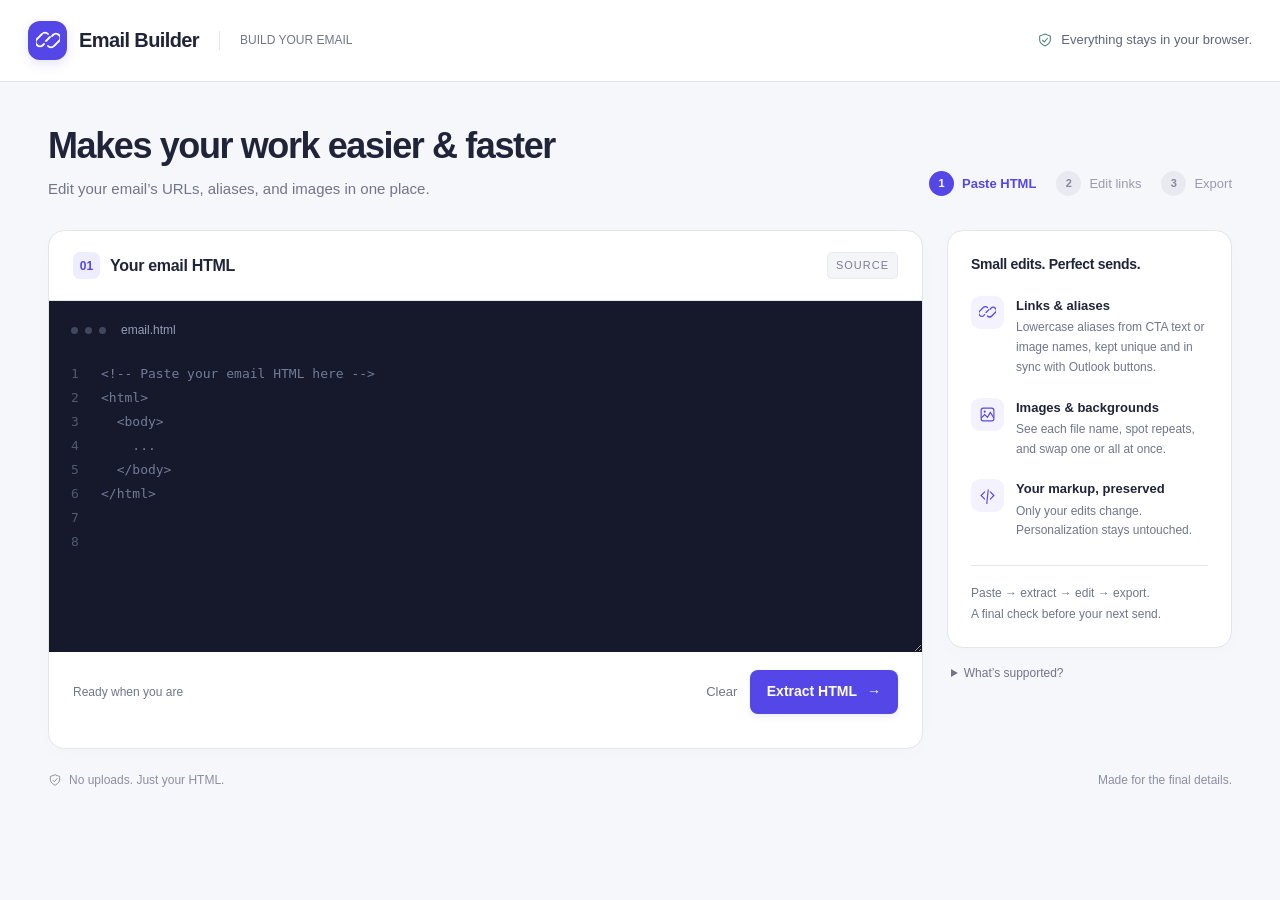
==== commit 1cdb8ba2: "Update index.html" ====
--- a/index.html
+++ b/index.html
@@ -75,9 +75,8 @@
     <main>
       <div class="intro">
         <div>
-          <div class="eyebrow">Makes your work easier & faster
-          </div>
-          <h1>&nbsp;
+         
+          <h1>Makes your work easier & faster
           </h1>
           <p>Edit your email’s URLs, aliases, and images in one place.
           </p>
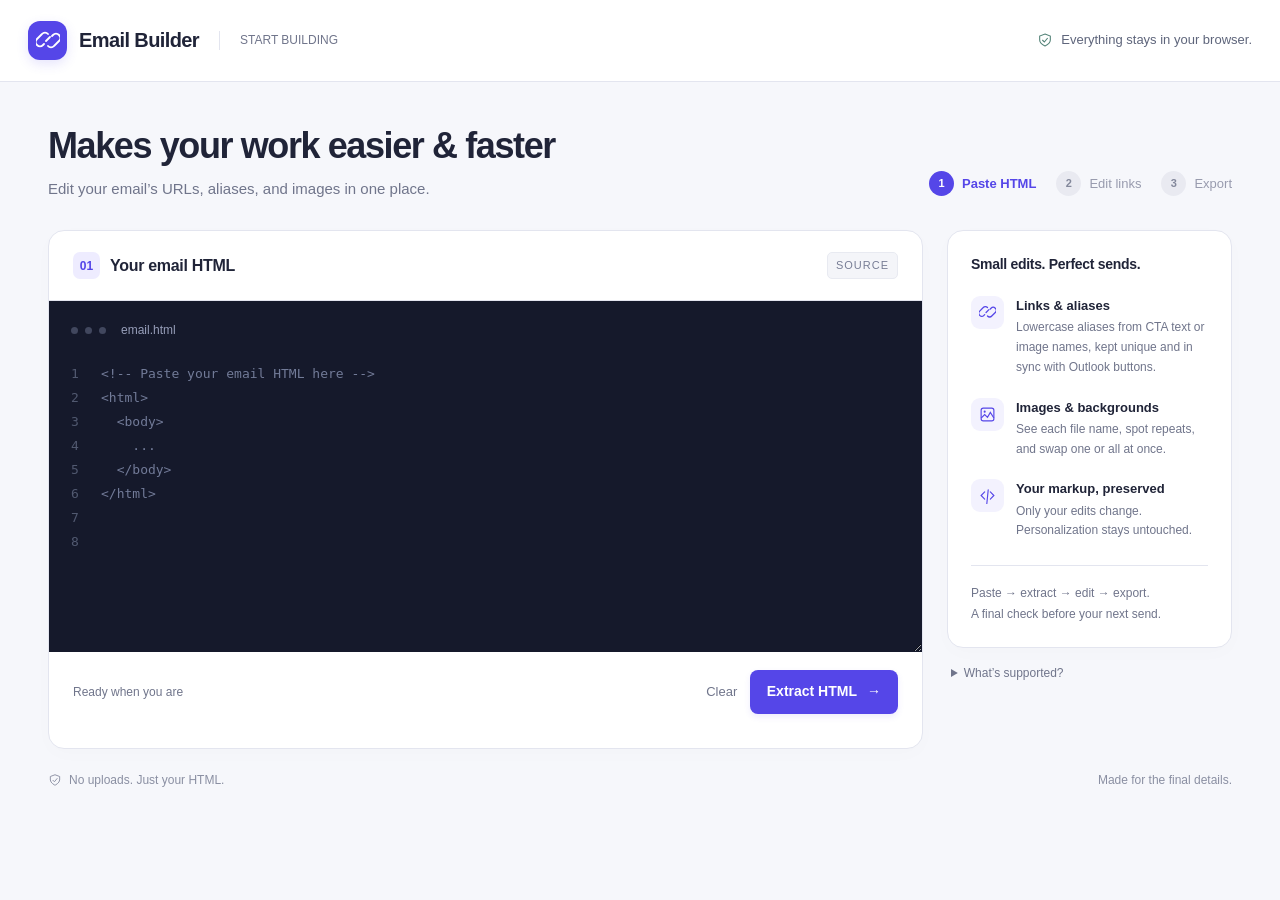
==== commit b2edf868: "Update index.html" ====
--- a/index.html
+++ b/index.html
@@ -63,7 +63,7 @@
           <use href="#link-icon">
           </use>
           </svg></span>Email Builder
-        <small>BUILD YOUR EMAIL</small>
+        <small>START BUILDING</small>
       </div>
       <div class="privacy">
         <svg aria-hidden="true">
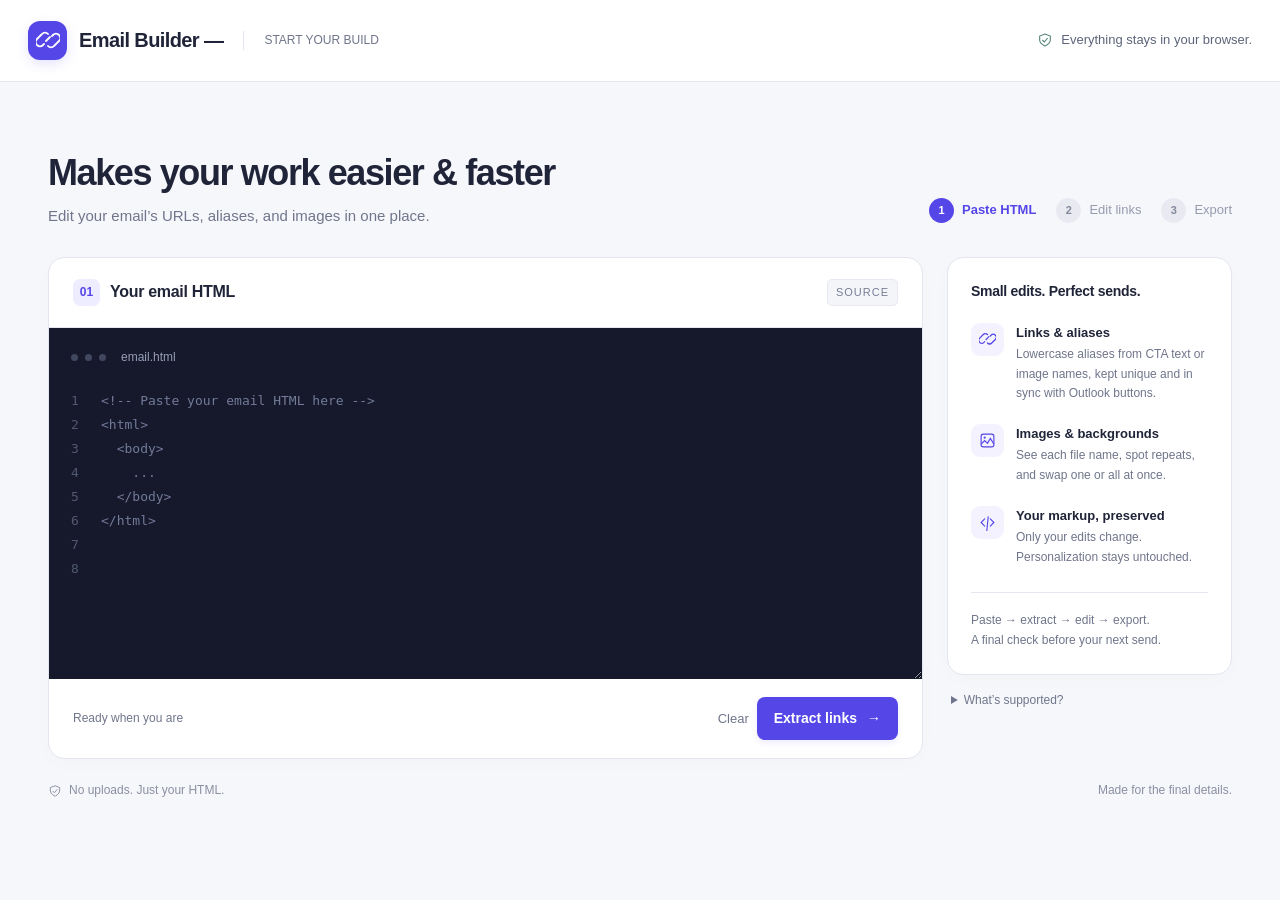
==== commit 7467823f: "Update index.html" ====
--- a/index.html
+++ b/index.html
@@ -1,308 +1,2 @@
-<!doctype html>
-<html lang="en">
-  <head>
-    <meta charset="utf-8">
-    <meta name="viewport" content="width=device-width,initial-scale=1">
-    <meta name="robots" content="noindex,nofollow">
-    <title>Email Builder — Helps you build with ease
-    </title>
-    <link rel="stylesheet" href="styles.css">
-  </head>
-  <body>
-    <svg xmlns="http://www.w3.org/2000/svg" style="display:none">
-      <symbol id="link-icon" viewBox="0 0 24 24">
-        <g fill="none" stroke="currentColor" stroke-width="1.8" stroke-linecap="round" stroke-linejoin="round">
-          <path d="m10 13 4-4M8 16l-1 1a4 4 0 0 1-6-6l5-5a4 4 0 0 1 6 0m0 12a4 4 0 0 0 6 0l5-5a4 4 0 0 0-6-6l-1 1" transform="translate(0 -1)">
-          </path>
-        </g>
-      </symbol>
-      <symbol id="shield-icon" viewBox="0 0 24 24">
-        <path d="m12 3 8 3v6c0 5-8 9-8 9s-8-4-8-9V6l8-3Z" fill="none" stroke="currentColor" stroke-width="1.6">
-        </path>
-        <path d="m8 12 3 3 5-6" fill="none" stroke="currentColor" stroke-width="1.6">
-        </path>
-      </symbol>
-      <symbol id="image-icon" viewBox="0 0 24 24">
-        <rect x="3" y="3" width="18" height="18" rx="3" fill="none" stroke="currentColor" stroke-width="1.6">
-        </rect>
-        <path d="m3 17 5-5 4 4 4-7 5 8" fill="none" stroke="currentColor" stroke-width="1.6">
-        </path>
-        <circle cx="8" cy="8" r="1.5" fill="currentColor">
-        </circle>
-      </symbol>
-      <symbol id="code-icon" viewBox="0 0 24 24">
-        <path d="m8 7-5 5 5 5m8-10 5 5-5 5m-3-13-2 20" fill="none" stroke="currentColor" stroke-width="1.6" stroke-linecap="round">
-        </path>
-      </symbol>
-      <symbol id="copy-icon" viewBox="0 0 24 24">
-        <g fill="none" stroke="currentColor" stroke-width="1.8" stroke-linejoin="round">
-          <rect x="8" y="8" width="12" height="12" rx="2.5">
-          </rect>
-          <path d="M16 8V6.5A2.5 2.5 0 0 0 13.5 4h-7A2.5 2.5 0 0 0 4 6.5v7A2.5 2.5 0 0 0 6.5 16H8">
-          </path>
-        </g>
-      </symbol>
-      <symbol id="check-icon" viewBox="0 0 24 24">
-        <path d="m5 12.5 4.5 4.5L19 7.5" fill="none" stroke="currentColor" stroke-width="2.2" stroke-linecap="round" stroke-linejoin="round">
-        </path>
-      </symbol>
-      <symbol id="x-icon" viewBox="0 0 24 24">
-        <path d="M7 7l10 10M17 7 7 17" fill="none" stroke="currentColor" stroke-width="2.6" stroke-linecap="round">
-        </path>
-      </symbol>
-      <symbol id="warn-icon" viewBox="0 0 24 24">
-        <path d="M12 6v8" fill="none" stroke="currentColor" stroke-width="2.6" stroke-linecap="round">
-        </path>
-        <circle cx="12" cy="18.5" r="1.6" fill="currentColor">
-        </circle>
-      </symbol>
-    </svg>
-    <header class="topbar">
-      <div class="brand">
-        <span class="brandmark"><svg aria-hidden="true">
-          <use href="#link-icon">
-          </use>
-          </svg></span>Email Builder
-        <small>START BUILDING</small>
-      </div>
-      <div class="privacy">
-        <svg aria-hidden="true">
-          <use href="#shield-icon">
-          </use>
-        </svg>Everything stays in your browser.
-      </div>
-    </header>
-    <main>
-      <div class="intro">
-        <div>
-         
-          <h1>Makes your work easier & faster
-          </h1>
-          <p>Edit your email’s URLs, aliases, and images in one place.
-          </p>
-        </div>
-        <nav class="steps" aria-label="Workflow">
-          <span class="step active" id="step1"><b>1
-            </b> Paste HTML</span>
-          <span class="step" id="step2"><b>2
-            </b> Edit links</span>
-          <span class="step" id="step3"><b>3
-            </b> Export</span>
-        </nav>
-      </div>
-      <div class="workspace">
-        <section class="panel" aria-labelledby="sourceTitle">
-          <div class="panel-heading">
-            <div class="heading-group">
-              <span class="section-number">01</span>
-              <h2 id="sourceTitle">Your email HTML
-              </h2>
-            </div>
-            <span class="tag">SOURCE</span>
-          </div>
-          <div class="code-wrap">
-            <div class="code-toolbar">
-              <i class="code-dot">
-              </i>
-              <i class="code-dot">
-              </i>
-              <i class="code-dot">
-              </i>
-              <span>email.html</span>
-            </div>
-            <div class="code-area">
-              <div class="gutter" aria-hidden="true">1
-                <br>2
-                <br>3
-                <br>4
-                <br>5
-                <br>6
-                <br>7
-                <br>8
-              </div>
-              <textarea id="src" aria-label="Email HTML" spellcheck="false" placeholder="&lt;!-- Paste your email HTML here --&gt;&#10;&lt;html&gt;&#10;  &lt;body&gt;&#10;    ...&#10;  &lt;/body&gt;&#10;&lt;/html&gt;"></textarea>
-            </div>
-          </div>
-          <div class="source-footer">
-            <span class="small" id="sourceCount">Ready when you are</span>
-            <div>
-              <button type="button" id="clear" class="text-button">Clear</button>
-              <button type="button" id="extract" class="button">Extract HTML <span aria-hidden="true">→</span></button>
-            </div>
-          </div>
-          <div id="status" class="feedback" role="status">
-          </div>
-        </section>
-        <aside>
-          <div class="panel aside">
-            <h2>Small edits. Perfect sends.
-            </h2>
-            <div class="feature">
-              <span class="feature-icon"><svg aria-hidden="true">
-                <use href="#link-icon">
-                </use>
-                </svg></span>
-              <div>
-                <strong>Links & aliases</strong>
-                <p>Lowercase aliases from CTA text or image names, kept unique and in sync with Outlook buttons.
-                </p>
-              </div>
-            </div>
-            <div class="feature">
-              <span class="feature-icon"><svg aria-hidden="true">
-                <use href="#image-icon">
-                </use>
-                </svg></span>
-              <div>
-                <strong>Images & backgrounds</strong>
-                <p>See each file name, spot repeats, and swap one or all at once.
-                </p>
-              </div>
-            </div>
-            <div class="feature">
-              <span class="feature-icon"><svg aria-hidden="true">
-                <use href="#code-icon">
-                </use>
-                </svg></span>
-              <div>
-                <strong>Your markup, preserved</strong>
-                <p>Only your edits change. Personalization stays untouched.
-                </p>
-              </div>
-            </div>
-            <div class="aside-note">Paste → extract → edit → export.
-              <br>A final check before your next send.
-            </div>
-          </div>
-          <details class="support">
-            <summary>What’s supported?
-            </summary>
-            <p>HTML href, image src, background, and link alias attributes. Images and backgrounds that share the same URL are flagged as duplicates. Empty link aliases are filled in lowercase with up to 3 words of the link text. Links styled as CTA buttons (a class containing “cta” on the link, inside it, or on one of its four nearest parent elements, so table-based buttons are caught) use 2 words plus _cta instead (filler words like “and”, “the”, “to” skipped), or the first 3 words of the image file name for image links. Repeated aliases are numbered in order: name, name1, name2. Mailto, tel, # and SFMC system links (profile center, view online) are not auto-filled, but get an optional alias you can apply. Unsubscribe links always get the alias “unsubscribe” (never _cta) and can be switched to RedirectTo(@urlOrganic); view-online links can be switched to view_email_url. Outlook VML buttons and backgrounds (v:roundrect, v:fill) and inline CSS url() backgrounds are kept in sync with the matching link or background. Background url() inside &lt;style&gt; blocks is not included. The opencounter and usermatch tracking tags are added before &lt;/body&gt; if missing. CSS url(), srcset, and links inside AMPscript code blocks are not included. Values retain their original HTML entities.
-            </p>
-          </details>
-        </aside>
-      </div>
-      <section id="editor" class="panel" hidden="" aria-labelledby="editorTitle">
-        <div class="editor-head">
-          <div>
-            <div class="heading-group">
-              <span class="section-number">02</span>
-              <h2 id="editorTitle">Fine-tune the details
-              </h2>
-            </div>
-            <div class="small" id="summary">
-            </div>
-          </div>
-          <span id="shown" class="small"></span>
-        </div>
-        <div class="toolbar">
-          <div class="filters" role="group" aria-label="Filter items">
-            <button type="button" data-filter="all" aria-pressed="true">All items</button>
-            <button type="button" data-filter="link" aria-pressed="false">Links</button>
-            <button type="button" data-filter="image" aria-pressed="false">Images</button>
-            <button type="button" data-filter="background" aria-pressed="false" id="bgBtn">Backgrounds</button>
-            <button type="button" data-filter="dup" aria-pressed="false" id="dupBtn">Duplicates</button>
-            <button type="button" data-filter="edited" aria-pressed="false">Edited</button>
-          </div>
-          <input type="search" id="q" placeholder="Search text, URL, file or alias…" aria-label="Search items">
-        </div>
-        <div class="extras">
-          <div class="extra-row" id="aliasRow">
-            <span class="extra-title">CTA aliases</span>
-            <span class="small" id="aliasInfo"></span>
-            <button type="button" id="applyAll" class="button secondary sm">Use suggested for all</button>
-          </div>
-          <div class="extra-row" id="unsubRow" hidden>
-            <label class="check"><input type="checkbox" id="unsubAll"> Use <code id="orgCode" class="chip ok"></code> on all unsubscribe links</label>
-            <span class="small" id="unsubInfo"></span>
-          </div>
-          <div class="extra-row" id="viewRow" hidden>
-            <label class="check"><input type="checkbox" id="viewAll"> Use <code id="viewCode" class="chip ok"></code> on all view-online links</label>
-            <span class="small" id="viewInfo"></span>
-          </div>
-          <div class="extra-row">
-            <label class="check"><input type="checkbox" id="trackOn" checked> Add tracking tags before &lt;/body&gt; if missing</label>
-            <span id="trackInfo"></span>
-          </div>
-        </div>
-        <div id="items">
-        </div>
-        <div id="emptyFilter" hidden="">No items match your search or filter.
-        </div>
-        <div class="actionbar">
-          <span class="small" id="editCount"></span>
-          <span class="small" id="submitMsg" role="status"></span>
-          <button type="button" id="validate" class="button secondary">Validate</button>
-          <button type="button" id="preview" class="button secondary">Preview updated email</button>
-          <button type="button" id="submit" class="button">Generate updated HTML <span aria-hidden="true">→</span></button>
-        </div>
-      </section>
-      <section id="result" class="panel" hidden="" aria-labelledby="resultTitle">
-        <div class="panel-heading">
-          <div class="heading-group">
-            <span class="section-number">03</span>
-            <h2 id="resultTitle">Ready for your next send
-            </h2>
-          </div>
-          <button type="button" id="copy" class="button secondary">Copy HTML</button>
-        </div>
-        <textarea id="out" readonly="" spellcheck="false" aria-label="Updated HTML"></textarea>
-        <div class="change-section">
-          <span class="small" id="copyMsg" role="status"></span>
-          <h2>Change log
-          </h2>
-          <ul id="changes">
-          </ul>
-        </div>
-      </section>
-      <button type="button" id="backReport" class="button back-pill" hidden>Back to validation report</button>
-      <div id="vd" class="pv" hidden role="dialog" aria-modal="true" aria-labelledby="vdTitle">
-        <div class="pv-box vd-box">
-          <div class="pv-head">
-            <div class="vd-title">
-              <h2 id="vdTitle">Validation report
-              </h2>
-              <p class="small">Checked on the updated HTML, with your edits applied.
-              </p>
-            </div>
-            <button type="button" id="vdClose" class="button secondary sm">Close</button>
-          </div>
-          <div id="vdBanner" class="vd-banner" role="status">
-          </div>
-          <div class="vd-main">
-            <nav id="vdNav" class="vd-nav" aria-label="Checks">
-            </nav>
-            <div id="vdDetail" class="vd-detail" tabindex="-1">
-            </div>
-          </div>
-        </div>
-      </div>
-      <div id="pv" class="pv" hidden data-w="desktop" role="dialog" aria-modal="true" aria-labelledby="pvTitle">
-        <div class="pv-box">
-          <div class="pv-head">
-            <h2 id="pvTitle">Preview: updated email
-            </h2>
-            <div class="seg" role="group" aria-label="Preview width">
-              <button type="button" data-w="desktop" aria-pressed="true">Desktop</button>
-              <button type="button" data-w="mobile" aria-pressed="false">Mobile</button>
-            </div>
-            <button type="button" id="pvClose" class="button secondary sm">Close</button>
-          </div>
-          <p class="pv-note small">Browser preview with your edits applied. Outlook and other email apps may display it differently, and AMPscript shows as raw code. Links are disabled here.
-          </p>
-          <div class="pv-stage">
-            <iframe id="pvFrame" title="Updated email preview" sandbox=""></iframe>
-          </div>
-        </div>
-      </div>
-      <footer class="bottom-line">
-        <span><svg aria-hidden="true">
-          <use href="#shield-icon">
-          </use>
-          </svg>No uploads. Just your HTML.</span>
-        <span>Made for the final details.</span>
-      </footer>
-    </main>
-    <script src="app.js"></script>
-  </body>
-</html>
+<!doctype html><html lang="en"><head><meta charset="utf-8"><meta name="viewport" content="width=device-width,initial-scale=1"><meta name="robots" content="noindex,nofollow"><title>Email Builder — START YOUR BUILD</title><link rel="stylesheet" href="styles.css"></head><body><svg xmlns="http://www.w3.org/2000/svg" style="display:none"><symbol id="link-icon" viewBox="0 0 24 24"><g fill="none" stroke="currentColor" stroke-width="1.8" stroke-linecap="round" stroke-linejoin="round"><path d="m10 13 4-4M8 16l-1 1a4 4 0 0 1-6-6l5-5a4 4 0 0 1 6 0m0 12a4 4 0 0 0 6 0l5-5a4 4 0 0 0-6-6l-1 1" transform="translate(0 -1)"></path></g></symbol><symbol id="shield-icon" viewBox="0 0 24 24"><path d="m12 3 8 3v6c0 5-8 9-8 9s-8-4-8-9V6l8-3Z" fill="none" stroke="currentColor" stroke-width="1.6"></path><path d="m8 12 3 3 5-6" fill="none" stroke="currentColor" stroke-width="1.6"></path></symbol><symbol id="image-icon" viewBox="0 0 24 24"><rect x="3" y="3" width="18" height="18" rx="3" fill="none" stroke="currentColor" stroke-width="1.6"></rect><path d="m3 17 5-5 4 4 4-7 5 8" fill="none" stroke="currentColor" stroke-width="1.6"></path><circle cx="8" cy="8" r="1.5" fill="currentColor"></circle></symbol><symbol id="code-icon" viewBox="0 0 24 24"><path d="m8 7-5 5 5 5m8-10 5 5-5 5m-3-13-2 20" fill="none" stroke="currentColor" stroke-width="1.6" stroke-linecap="round"></path></symbol><symbol id="copy-icon" viewBox="0 0 24 24"><g fill="none" stroke="currentColor" stroke-width="1.8" stroke-linejoin="round"><rect x="8" y="8" width="12" height="12" rx="2.5"></rect><path d="M16 8V6.5A2.5 2.5 0 0 0 13.5 4h-7A2.5 2.5 0 0 0 4 6.5v7A2.5 2.5 0 0 0 6.5 16H8"></path></g></symbol><symbol id="check-icon" viewBox="0 0 24 24"><path d="m5 12.5 4.5 4.5L19 7.5" fill="none" stroke="currentColor" stroke-width="2.2" stroke-linecap="round" stroke-linejoin="round"></path></symbol><symbol id="x-icon" viewBox="0 0 24 24"><path d="M7 7l10 10M17 7 7 17" fill="none" stroke="currentColor" stroke-width="2.6" stroke-linecap="round"></path></symbol><symbol id="warn-icon" viewBox="0 0 24 24"><path d="M12 6v8" fill="none" stroke="currentColor" stroke-width="2.6" stroke-linecap="round"></path><circle cx="12" cy="18.5" r="1.6" fill="currentColor"></circle></symbol></svg><header class="topbar"><div class="brand"><span class="brandmark"><svg aria-hidden="true"><use href="#link-icon"></use></svg></span>Email Builder — <small>START YOUR BUILD</small></div><div class="privacy"><svg aria-hidden="true"><use href="#shield-icon"></use></svg>Everything stays in your browser.</div></header><main><div class="intro"><div><div class="eyebrow">&nbsp;</div><h1>Makes your work easier & faster
+</h1><p>Edit your email’s URLs, aliases, and images in one place.</p></div><nav class="steps" aria-label="Workflow"><span class="step active" id="step1"><b>1</b> Paste HTML</span><span class="step" id="step2"><b>2</b> Edit links</span><span class="step" id="step3"><b>3</b> Export</span></nav></div><div class="workspace"><section class="panel" aria-labelledby="sourceTitle"><div class="panel-heading"><div class="heading-group"><span class="section-number">01</span><h2 id="sourceTitle">Your email HTML</h2></div><span class="tag">SOURCE</span></div><div class="code-wrap"><div class="code-toolbar"><i class="code-dot"></i><i class="code-dot"></i><i class="code-dot"></i><span>email.html</span></div><div class="code-area"><div class="gutter" aria-hidden="true">1<br>2<br>3<br>4<br>5<br>6<br>7<br>8</div><textarea id="src" aria-label="Email HTML" spellcheck="false" placeholder="&lt;!-- Paste your email HTML here --&gt;&#10;&lt;html&gt;&#10;  &lt;body&gt;&#10;    ...&#10;  &lt;/body&gt;&#10;&lt;/html&gt;"></textarea></div></div><div class="source-footer"><span class="small" id="sourceCount">Ready when you are</span><div><button type="button" id="clear" class="text-button">Clear</button><button type="button" id="extract" class="button">Extract links <span aria-hidden="true">→</span></button></div></div><div id="status" class="feedback" role="status"></div></section><aside><div class="panel aside"><h2>Small edits. Perfect sends.</h2><div class="feature"><span class="feature-icon"><svg aria-hidden="true"><use href="#link-icon"></use></svg></span><div><strong>Links & aliases</strong><p>Lowercase aliases from CTA text or image names, kept unique and in sync with Outlook buttons.</p></div></div><div class="feature"><span class="feature-icon"><svg aria-hidden="true"><use href="#image-icon"></use></svg></span><div><strong>Images & backgrounds</strong><p>See each file name, spot repeats, and swap one or all at once.</p></div></div><div class="feature"><span class="feature-icon"><svg aria-hidden="true"><use href="#code-icon"></use></svg></span><div><strong>Your markup, preserved</strong><p>Only your edits change. Personalization stays untouched.</p></div></div><div class="aside-note">Paste → extract → edit → export.<br>A final check before your next send.</div></div><details class="support"><summary>What’s supported?</summary><p>HTML href, image src, background, and link alias attributes. Images and backgrounds that share the same URL are flagged as duplicates. Empty link aliases are filled in lowercase with up to 3 words of the link text. Links styled as CTA buttons (a class containing “cta” on the link, inside it, or on one of its four nearest parent elements, so table-based buttons are caught) use 2 words plus _cta instead (filler words like “and”, “the”, “to” skipped), or the first 3 words of the image file name for image links. Repeated aliases are numbered in order: name, name1, name2. Mailto, tel, # and SFMC system links (profile center, view online) are not auto-filled, but get an optional alias you can apply. Unsubscribe links always get the alias “unsubscribe” (never _cta) and can be switched to RedirectTo(@urlOrganic); view-online links can be switched to view_email_url. Outlook VML buttons and backgrounds (v:roundrect, v:fill) and inline CSS url() backgrounds are kept in sync with the matching link or background. Background url() inside &lt;style&gt; blocks is not included. The opencounter and usermatch tracking tags are added before &lt;/body&gt; if missing. CSS url(), srcset, and links inside AMPscript code blocks are not included. Values retain their original HTML entities.</p></details></aside></div><section id="editor" class="panel" hidden="" aria-labelledby="editorTitle"><div class="editor-head"><div><div class="heading-group"><span class="section-number">02</span><h2 id="editorTitle">Fine-tune the details</h2></div><div class="small" id="summary"></div></div><span id="shown" class="small"></span></div><div class="toolbar"><div class="filters" role="group" aria-label="Filter items"><button type="button" data-filter="all" aria-pressed="true">All items</button><button type="button" data-filter="link" aria-pressed="false">Links</button><button type="button" data-filter="image" aria-pressed="false">Images</button><button type="button" data-filter="background" aria-pressed="false" id="bgBtn">Backgrounds</button><button type="button" data-filter="dup" aria-pressed="false" id="dupBtn">Duplicates</button><button type="button" data-filter="edited" aria-pressed="false">Edited</button></div><input type="search" id="q" placeholder="Search text, URL, file or alias…" aria-label="Search items"></div><div class="extras"><div class="extra-row" id="aliasRow"><span class="extra-title">CTA aliases</span><span class="small" id="aliasInfo"></span><button type="button" id="applyAll" class="button secondary sm">Use suggested for all</button></div><div class="extra-row" id="unsubRow" hidden><label class="check"><input type="checkbox" id="unsubAll"> Use <code id="orgCode" class="chip ok"></code> on all unsubscribe links</label><span class="small" id="unsubInfo"></span></div><div class="extra-row" id="viewRow" hidden><label class="check"><input type="checkbox" id="viewAll"> Use <code id="viewCode" class="chip ok"></code> on all view-online links</label><span class="small" id="viewInfo"></span></div><div class="extra-row"><label class="check"><input type="checkbox" id="trackOn" checked> Add tracking tags before &lt;/body&gt; if missing</label><span id="trackInfo"></span></div></div><div id="items"></div><div id="emptyFilter" hidden="">No items match your search or filter.</div><div class="actionbar"><span class="small" id="editCount"></span><span class="small" id="submitMsg" role="status"></span><button type="button" id="validate" class="button secondary">Validate</button><button type="button" id="preview" class="button secondary">Preview updated email</button><button type="button" id="submit" class="button">Generate updated HTML <span aria-hidden="true">→</span></button></div></section><section id="result" class="panel" hidden="" aria-labelledby="resultTitle"><div class="panel-heading"><div class="heading-group"><span class="section-number">03</span><h2 id="resultTitle">Ready for your next send</h2></div><button type="button" id="copy" class="button secondary">Copy HTML</button></div><textarea id="out" readonly="" spellcheck="false" aria-label="Updated HTML"></textarea><div class="change-section"><span class="small" id="copyMsg" role="status"></span><h2>Change log</h2><ul id="changes"></ul></div></section><button type="button" id="backReport" class="button back-pill" hidden>Back to validation report</button><div id="vd" class="pv" hidden role="dialog" aria-modal="true" aria-labelledby="vdTitle"><div class="pv-box vd-box"><div class="pv-head"><div class="vd-title"><h2 id="vdTitle">Validation report</h2><p class="small">Checked on the updated HTML, with your edits applied.</p></div><button type="button" id="vdClose" class="button secondary sm">Close</button></div><div id="vdBanner" class="vd-banner" role="status"></div><div class="vd-main"><nav id="vdNav" class="vd-nav" aria-label="Checks"></nav><div id="vdDetail" class="vd-detail" tabindex="-1"></div></div></div></div><div id="pv" class="pv" hidden data-w="desktop" role="dialog" aria-modal="true" aria-labelledby="pvTitle"><div class="pv-box"><div class="pv-head"><h2 id="pvTitle">Preview: updated email</h2><div class="seg" role="group" aria-label="Preview width"><button type="button" data-w="desktop" aria-pressed="true">Desktop</button><button type="button" data-w="mobile" aria-pressed="false">Mobile</button></div><button type="button" id="pvClose" class="button secondary sm">Close</button></div><p class="pv-note small">Browser preview with your edits applied. Outlook and other email apps may display it differently, and AMPscript shows as raw code. Links are disabled here.</p><div class="pv-stage"><iframe id="pvFrame" title="Updated email preview" sandbox=""></iframe></div></div></div><footer class="bottom-line"><span><svg aria-hidden="true"><use href="#shield-icon"></use></svg>No uploads. Just your HTML.</span><span>Made for the final details.</span></footer></main><script src="app.js"></script></body></html>
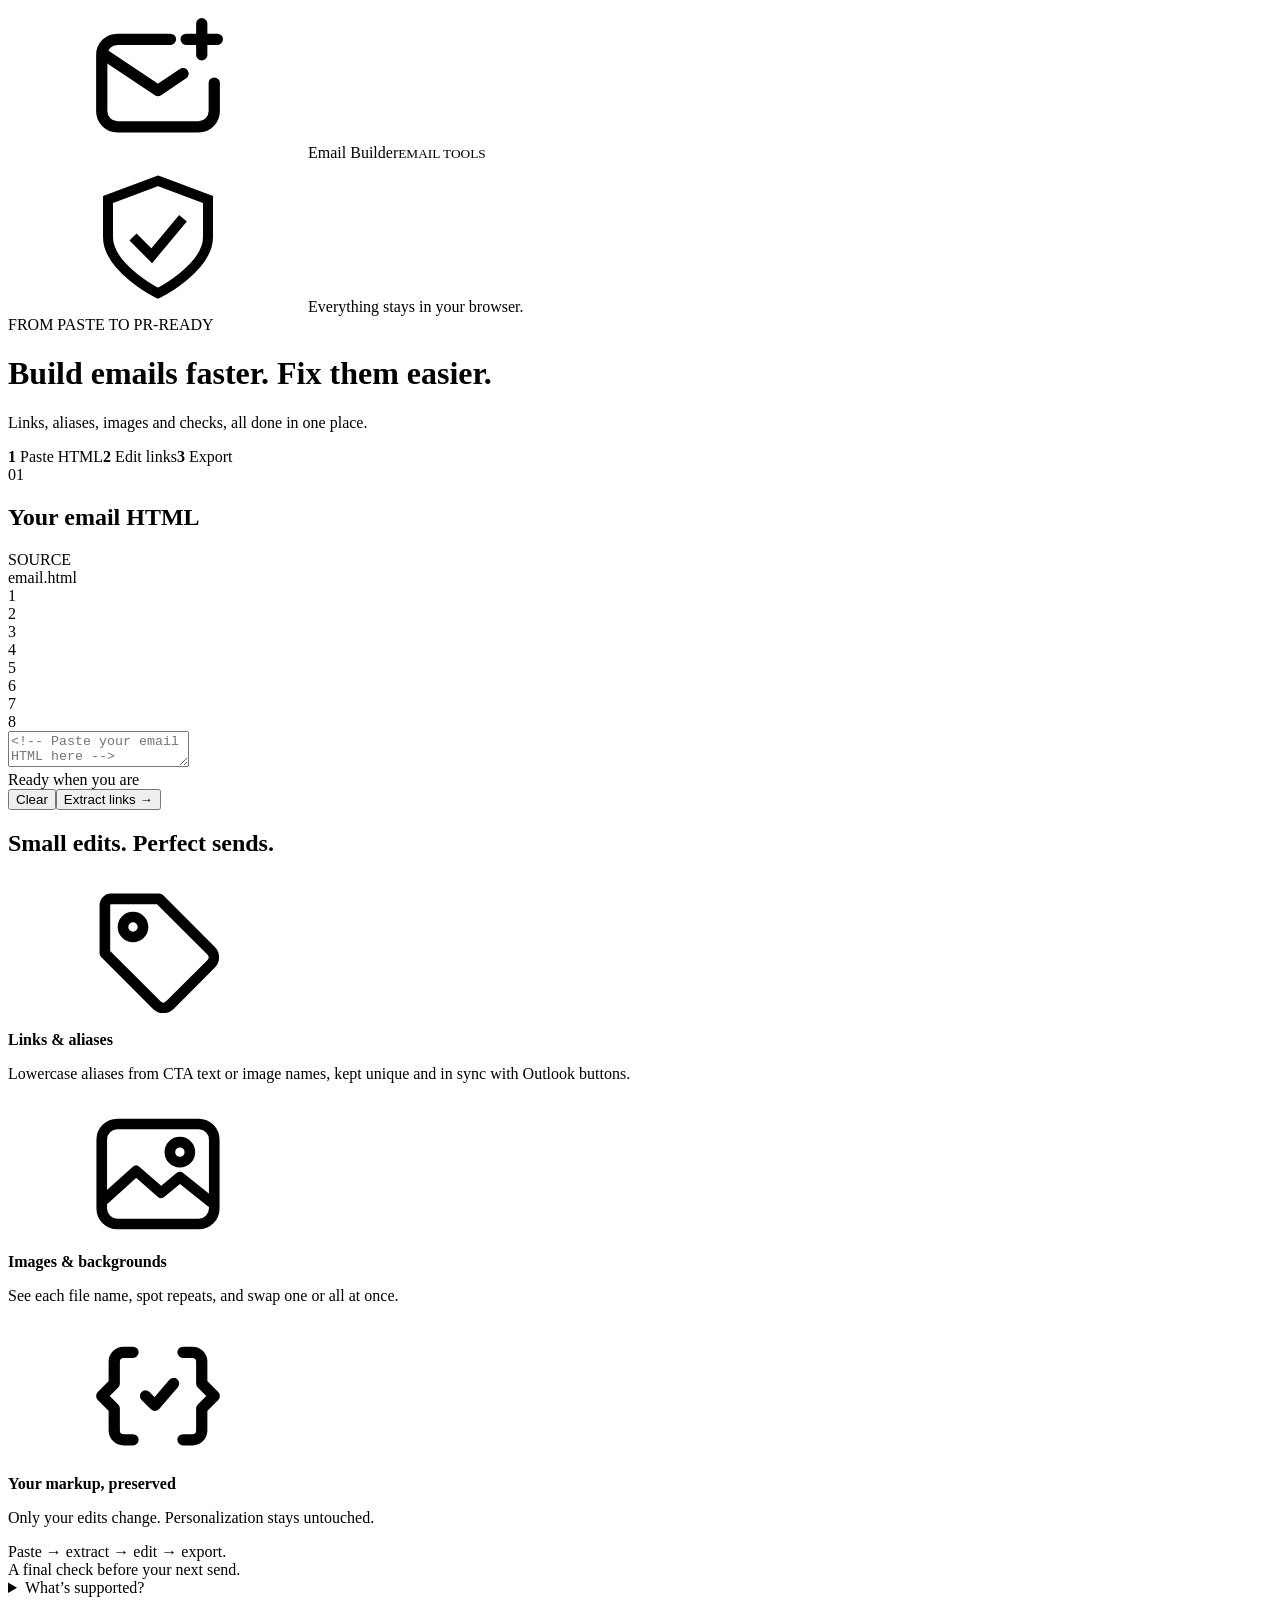
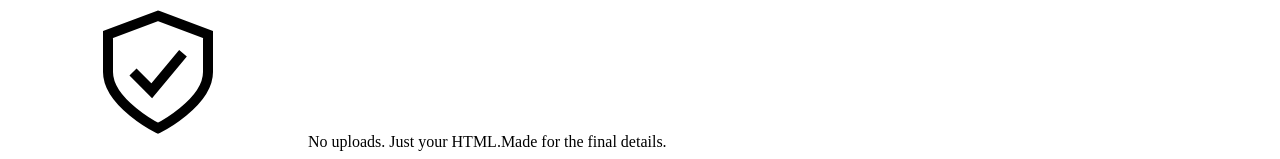
==== commit 634aa216: "Rename index (4).html to index.html" ====
--- a/index.html
+++ b/index.html
@@ -1,2 +1 @@
-<!doctype html><html lang="en"><head><meta charset="utf-8"><meta name="viewport" content="width=device-width,initial-scale=1"><meta name="robots" content="noindex,nofollow"><title>Email Builder — START YOUR BUILD</title><link rel="stylesheet" href="styles.css"></head><body><svg xmlns="http://www.w3.org/2000/svg" style="display:none"><symbol id="link-icon" viewBox="0 0 24 24"><g fill="none" stroke="currentColor" stroke-width="1.8" stroke-linecap="round" stroke-linejoin="round"><path d="m10 13 4-4M8 16l-1 1a4 4 0 0 1-6-6l5-5a4 4 0 0 1 6 0m0 12a4 4 0 0 0 6 0l5-5a4 4 0 0 0-6-6l-1 1" transform="translate(0 -1)"></path></g></symbol><symbol id="shield-icon" viewBox="0 0 24 24"><path d="m12 3 8 3v6c0 5-8 9-8 9s-8-4-8-9V6l8-3Z" fill="none" stroke="currentColor" stroke-width="1.6"></path><path d="m8 12 3 3 5-6" fill="none" stroke="currentColor" stroke-width="1.6"></path></symbol><symbol id="image-icon" viewBox="0 0 24 24"><rect x="3" y="3" width="18" height="18" rx="3" fill="none" stroke="currentColor" stroke-width="1.6"></rect><path d="m3 17 5-5 4 4 4-7 5 8" fill="none" stroke="currentColor" stroke-width="1.6"></path><circle cx="8" cy="8" r="1.5" fill="currentColor"></circle></symbol><symbol id="code-icon" viewBox="0 0 24 24"><path d="m8 7-5 5 5 5m8-10 5 5-5 5m-3-13-2 20" fill="none" stroke="currentColor" stroke-width="1.6" stroke-linecap="round"></path></symbol><symbol id="copy-icon" viewBox="0 0 24 24"><g fill="none" stroke="currentColor" stroke-width="1.8" stroke-linejoin="round"><rect x="8" y="8" width="12" height="12" rx="2.5"></rect><path d="M16 8V6.5A2.5 2.5 0 0 0 13.5 4h-7A2.5 2.5 0 0 0 4 6.5v7A2.5 2.5 0 0 0 6.5 16H8"></path></g></symbol><symbol id="check-icon" viewBox="0 0 24 24"><path d="m5 12.5 4.5 4.5L19 7.5" fill="none" stroke="currentColor" stroke-width="2.2" stroke-linecap="round" stroke-linejoin="round"></path></symbol><symbol id="x-icon" viewBox="0 0 24 24"><path d="M7 7l10 10M17 7 7 17" fill="none" stroke="currentColor" stroke-width="2.6" stroke-linecap="round"></path></symbol><symbol id="warn-icon" viewBox="0 0 24 24"><path d="M12 6v8" fill="none" stroke="currentColor" stroke-width="2.6" stroke-linecap="round"></path><circle cx="12" cy="18.5" r="1.6" fill="currentColor"></circle></symbol></svg><header class="topbar"><div class="brand"><span class="brandmark"><svg aria-hidden="true"><use href="#link-icon"></use></svg></span>Email Builder — <small>START YOUR BUILD</small></div><div class="privacy"><svg aria-hidden="true"><use href="#shield-icon"></use></svg>Everything stays in your browser.</div></header><main><div class="intro"><div><div class="eyebrow">&nbsp;</div><h1>Makes your work easier & faster
-</h1><p>Edit your email’s URLs, aliases, and images in one place.</p></div><nav class="steps" aria-label="Workflow"><span class="step active" id="step1"><b>1</b> Paste HTML</span><span class="step" id="step2"><b>2</b> Edit links</span><span class="step" id="step3"><b>3</b> Export</span></nav></div><div class="workspace"><section class="panel" aria-labelledby="sourceTitle"><div class="panel-heading"><div class="heading-group"><span class="section-number">01</span><h2 id="sourceTitle">Your email HTML</h2></div><span class="tag">SOURCE</span></div><div class="code-wrap"><div class="code-toolbar"><i class="code-dot"></i><i class="code-dot"></i><i class="code-dot"></i><span>email.html</span></div><div class="code-area"><div class="gutter" aria-hidden="true">1<br>2<br>3<br>4<br>5<br>6<br>7<br>8</div><textarea id="src" aria-label="Email HTML" spellcheck="false" placeholder="&lt;!-- Paste your email HTML here --&gt;&#10;&lt;html&gt;&#10;  &lt;body&gt;&#10;    ...&#10;  &lt;/body&gt;&#10;&lt;/html&gt;"></textarea></div></div><div class="source-footer"><span class="small" id="sourceCount">Ready when you are</span><div><button type="button" id="clear" class="text-button">Clear</button><button type="button" id="extract" class="button">Extract links <span aria-hidden="true">→</span></button></div></div><div id="status" class="feedback" role="status"></div></section><aside><div class="panel aside"><h2>Small edits. Perfect sends.</h2><div class="feature"><span class="feature-icon"><svg aria-hidden="true"><use href="#link-icon"></use></svg></span><div><strong>Links & aliases</strong><p>Lowercase aliases from CTA text or image names, kept unique and in sync with Outlook buttons.</p></div></div><div class="feature"><span class="feature-icon"><svg aria-hidden="true"><use href="#image-icon"></use></svg></span><div><strong>Images & backgrounds</strong><p>See each file name, spot repeats, and swap one or all at once.</p></div></div><div class="feature"><span class="feature-icon"><svg aria-hidden="true"><use href="#code-icon"></use></svg></span><div><strong>Your markup, preserved</strong><p>Only your edits change. Personalization stays untouched.</p></div></div><div class="aside-note">Paste → extract → edit → export.<br>A final check before your next send.</div></div><details class="support"><summary>What’s supported?</summary><p>HTML href, image src, background, and link alias attributes. Images and backgrounds that share the same URL are flagged as duplicates. Empty link aliases are filled in lowercase with up to 3 words of the link text. Links styled as CTA buttons (a class containing “cta” on the link, inside it, or on one of its four nearest parent elements, so table-based buttons are caught) use 2 words plus _cta instead (filler words like “and”, “the”, “to” skipped), or the first 3 words of the image file name for image links. Repeated aliases are numbered in order: name, name1, name2. Mailto, tel, # and SFMC system links (profile center, view online) are not auto-filled, but get an optional alias you can apply. Unsubscribe links always get the alias “unsubscribe” (never _cta) and can be switched to RedirectTo(@urlOrganic); view-online links can be switched to view_email_url. Outlook VML buttons and backgrounds (v:roundrect, v:fill) and inline CSS url() backgrounds are kept in sync with the matching link or background. Background url() inside &lt;style&gt; blocks is not included. The opencounter and usermatch tracking tags are added before &lt;/body&gt; if missing. CSS url(), srcset, and links inside AMPscript code blocks are not included. Values retain their original HTML entities.</p></details></aside></div><section id="editor" class="panel" hidden="" aria-labelledby="editorTitle"><div class="editor-head"><div><div class="heading-group"><span class="section-number">02</span><h2 id="editorTitle">Fine-tune the details</h2></div><div class="small" id="summary"></div></div><span id="shown" class="small"></span></div><div class="toolbar"><div class="filters" role="group" aria-label="Filter items"><button type="button" data-filter="all" aria-pressed="true">All items</button><button type="button" data-filter="link" aria-pressed="false">Links</button><button type="button" data-filter="image" aria-pressed="false">Images</button><button type="button" data-filter="background" aria-pressed="false" id="bgBtn">Backgrounds</button><button type="button" data-filter="dup" aria-pressed="false" id="dupBtn">Duplicates</button><button type="button" data-filter="edited" aria-pressed="false">Edited</button></div><input type="search" id="q" placeholder="Search text, URL, file or alias…" aria-label="Search items"></div><div class="extras"><div class="extra-row" id="aliasRow"><span class="extra-title">CTA aliases</span><span class="small" id="aliasInfo"></span><button type="button" id="applyAll" class="button secondary sm">Use suggested for all</button></div><div class="extra-row" id="unsubRow" hidden><label class="check"><input type="checkbox" id="unsubAll"> Use <code id="orgCode" class="chip ok"></code> on all unsubscribe links</label><span class="small" id="unsubInfo"></span></div><div class="extra-row" id="viewRow" hidden><label class="check"><input type="checkbox" id="viewAll"> Use <code id="viewCode" class="chip ok"></code> on all view-online links</label><span class="small" id="viewInfo"></span></div><div class="extra-row"><label class="check"><input type="checkbox" id="trackOn" checked> Add tracking tags before &lt;/body&gt; if missing</label><span id="trackInfo"></span></div></div><div id="items"></div><div id="emptyFilter" hidden="">No items match your search or filter.</div><div class="actionbar"><span class="small" id="editCount"></span><span class="small" id="submitMsg" role="status"></span><button type="button" id="validate" class="button secondary">Validate</button><button type="button" id="preview" class="button secondary">Preview updated email</button><button type="button" id="submit" class="button">Generate updated HTML <span aria-hidden="true">→</span></button></div></section><section id="result" class="panel" hidden="" aria-labelledby="resultTitle"><div class="panel-heading"><div class="heading-group"><span class="section-number">03</span><h2 id="resultTitle">Ready for your next send</h2></div><button type="button" id="copy" class="button secondary">Copy HTML</button></div><textarea id="out" readonly="" spellcheck="false" aria-label="Updated HTML"></textarea><div class="change-section"><span class="small" id="copyMsg" role="status"></span><h2>Change log</h2><ul id="changes"></ul></div></section><button type="button" id="backReport" class="button back-pill" hidden>Back to validation report</button><div id="vd" class="pv" hidden role="dialog" aria-modal="true" aria-labelledby="vdTitle"><div class="pv-box vd-box"><div class="pv-head"><div class="vd-title"><h2 id="vdTitle">Validation report</h2><p class="small">Checked on the updated HTML, with your edits applied.</p></div><button type="button" id="vdClose" class="button secondary sm">Close</button></div><div id="vdBanner" class="vd-banner" role="status"></div><div class="vd-main"><nav id="vdNav" class="vd-nav" aria-label="Checks"></nav><div id="vdDetail" class="vd-detail" tabindex="-1"></div></div></div></div><div id="pv" class="pv" hidden data-w="desktop" role="dialog" aria-modal="true" aria-labelledby="pvTitle"><div class="pv-box"><div class="pv-head"><h2 id="pvTitle">Preview: updated email</h2><div class="seg" role="group" aria-label="Preview width"><button type="button" data-w="desktop" aria-pressed="true">Desktop</button><button type="button" data-w="mobile" aria-pressed="false">Mobile</button></div><button type="button" id="pvClose" class="button secondary sm">Close</button></div><p class="pv-note small">Browser preview with your edits applied. Outlook and other email apps may display it differently, and AMPscript shows as raw code. Links are disabled here.</p><div class="pv-stage"><iframe id="pvFrame" title="Updated email preview" sandbox=""></iframe></div></div></div><footer class="bottom-line"><span><svg aria-hidden="true"><use href="#shield-icon"></use></svg>No uploads. Just your HTML.</span><span>Made for the final details.</span></footer></main><script src="app.js"></script></body></html>
+<!doctype html><html lang="en"><head><meta charset="utf-8"><meta name="viewport" content="width=device-width,initial-scale=1"><meta name="robots" content="noindex,nofollow"><title>Email Builder</title><link rel="stylesheet" href="styles.css"></head><body><svg xmlns="http://www.w3.org/2000/svg" style="display:none"><symbol id="brand-icon" viewBox="0 0 24 24"><g fill="none" stroke="currentColor" stroke-width="1.8" stroke-linecap="round" stroke-linejoin="round"><path d="M14 5H5.5A2.5 2.5 0 0 0 3 7.5v9A2.5 2.5 0 0 0 5.5 19h13a2.5 2.5 0 0 0 2.5-2.5V12"></path><path d="m3.6 7.6 8.4 5.6 4-2.7"></path><path d="M19 2.5v5M16.5 5h5"></path></g></symbol><symbol id="tag-icon" viewBox="0 0 24 24"><g fill="none" stroke="currentColor" stroke-width="1.7" stroke-linejoin="round"><path d="M3.5 12.2V4.5a1 1 0 0 1 1-1h7.7l8.3 8.3a1.5 1.5 0 0 1 0 2.1l-6.6 6.6a1.5 1.5 0 0 1-2.1 0Z"></path><circle cx="8" cy="8" r="1.6"></circle></g></symbol><symbol id="frame-icon" viewBox="0 0 24 24"><g fill="none" stroke="currentColor" stroke-width="1.7" stroke-linejoin="round" stroke-linecap="round"><rect x="3" y="4" width="18" height="16" rx="2.5"></rect><path d="m3.5 16 5-4.5 4 3.5 3-2.5 5 4"></path><circle cx="15.5" cy="8.5" r="1.6"></circle></g></symbol><symbol id="brackets-icon" viewBox="0 0 24 24"><g fill="none" stroke="currentColor" stroke-width="1.8" stroke-linecap="round" stroke-linejoin="round"><path d="M8 5H6.5A1.5 1.5 0 0 0 5 6.5V10l-2 2 2 2v3.5A1.5 1.5 0 0 0 6.5 19H8M16 5h1.5A1.5 1.5 0 0 1 19 6.5V10l2 2-2 2v3.5a1.5 1.5 0 0 1-1.5 1.5H16"></path><path d="m10 12 1.5 1.5L14.5 10"></path></g></symbol><symbol id="link-icon" viewBox="0 0 24 24"><g fill="none" stroke="currentColor" stroke-width="1.8" stroke-linecap="round" stroke-linejoin="round"><path d="m10 13 4-4M8 16l-1 1a4 4 0 0 1-6-6l5-5a4 4 0 0 1 6 0m0 12a4 4 0 0 0 6 0l5-5a4 4 0 0 0-6-6l-1 1" transform="translate(0 -1)"></path></g></symbol><symbol id="shield-icon" viewBox="0 0 24 24"><path d="m12 3 8 3v6c0 5-8 9-8 9s-8-4-8-9V6l8-3Z" fill="none" stroke="currentColor" stroke-width="1.6"></path><path d="m8 12 3 3 5-6" fill="none" stroke="currentColor" stroke-width="1.6"></path></symbol><symbol id="image-icon" viewBox="0 0 24 24"><rect x="3" y="3" width="18" height="18" rx="3" fill="none" stroke="currentColor" stroke-width="1.6"></rect><path d="m3 17 5-5 4 4 4-7 5 8" fill="none" stroke="currentColor" stroke-width="1.6"></path><circle cx="8" cy="8" r="1.5" fill="currentColor"></circle></symbol><symbol id="code-icon" viewBox="0 0 24 24"><path d="m8 7-5 5 5 5m8-10 5 5-5 5m-3-13-2 20" fill="none" stroke="currentColor" stroke-width="1.6" stroke-linecap="round"></path></symbol><symbol id="copy-icon" viewBox="0 0 24 24"><g fill="none" stroke="currentColor" stroke-width="1.8" stroke-linejoin="round"><rect x="8" y="8" width="12" height="12" rx="2.5"></rect><path d="M16 8V6.5A2.5 2.5 0 0 0 13.5 4h-7A2.5 2.5 0 0 0 4 6.5v7A2.5 2.5 0 0 0 6.5 16H8"></path></g></symbol><symbol id="check-icon" viewBox="0 0 24 24"><path d="m5 12.5 4.5 4.5L19 7.5" fill="none" stroke="currentColor" stroke-width="2.2" stroke-linecap="round" stroke-linejoin="round"></path></symbol><symbol id="x-icon" viewBox="0 0 24 24"><path d="M7 7l10 10M17 7 7 17" fill="none" stroke="currentColor" stroke-width="2.6" stroke-linecap="round"></path></symbol><symbol id="warn-icon" viewBox="0 0 24 24"><path d="M12 6v8" fill="none" stroke="currentColor" stroke-width="2.6" stroke-linecap="round"></path><circle cx="12" cy="18.5" r="1.6" fill="currentColor"></circle></symbol></svg><header class="topbar"><div class="brand"><span class="brandmark"><svg aria-hidden="true"><use href="#brand-icon"></use></svg></span>Email Builder<small>EMAIL TOOLS</small></div><div class="privacy"><svg aria-hidden="true"><use href="#shield-icon"></use></svg>Everything stays in your browser.</div></header><main><div class="intro"><div><div class="eyebrow">FROM PASTE TO PR-READY</div><h1>Build emails faster. Fix them easier.</h1><p>Links, aliases, images and checks, all done in one place.</p></div><nav class="steps" aria-label="Workflow"><span class="step active" id="step1"><b>1</b> Paste HTML</span><span class="step" id="step2"><b>2</b> Edit links</span><span class="step" id="step3"><b>3</b> Export</span></nav></div><div class="workspace"><section class="panel" aria-labelledby="sourceTitle"><div class="panel-heading"><div class="heading-group"><span class="section-number">01</span><h2 id="sourceTitle">Your email HTML</h2></div><span class="tag">SOURCE</span></div><div class="code-wrap"><div class="code-toolbar"><i class="code-dot"></i><i class="code-dot"></i><i class="code-dot"></i><span>email.html</span></div><div class="code-area"><div class="gutter" aria-hidden="true">1<br>2<br>3<br>4<br>5<br>6<br>7<br>8</div><textarea id="src" aria-label="Email HTML" spellcheck="false" placeholder="&lt;!-- Paste your email HTML here --&gt;&#10;&lt;html&gt;&#10;  &lt;body&gt;&#10;    ...&#10;  &lt;/body&gt;&#10;&lt;/html&gt;"></textarea></div></div><div class="source-footer"><span class="small" id="sourceCount">Ready when you are</span><div><button type="button" id="clear" class="text-button">Clear</button><button type="button" id="extract" class="button">Extract links <span aria-hidden="true">→</span></button></div></div><div id="status" class="feedback" role="status"></div></section><aside><div class="panel aside"><h2>Small edits. Perfect sends.</h2><div class="feature"><span class="feature-icon"><svg aria-hidden="true"><use href="#tag-icon"></use></svg></span><div><strong>Links & aliases</strong><p>Lowercase aliases from CTA text or image names, kept unique and in sync with Outlook buttons.</p></div></div><div class="feature"><span class="feature-icon"><svg aria-hidden="true"><use href="#frame-icon"></use></svg></span><div><strong>Images & backgrounds</strong><p>See each file name, spot repeats, and swap one or all at once.</p></div></div><div class="feature"><span class="feature-icon"><svg aria-hidden="true"><use href="#brackets-icon"></use></svg></span><div><strong>Your markup, preserved</strong><p>Only your edits change. Personalization stays untouched.</p></div></div><div class="aside-note">Paste → extract → edit → export.<br>A final check before your next send.</div></div><details class="support"><summary>What’s supported?</summary><p>HTML href, image src, background, and link alias attributes. Images and backgrounds that share the same URL are flagged as duplicates. Empty link aliases are filled in lowercase with up to 3 words of the link text. Links styled as CTA buttons (a class containing “cta” on the link, inside it, or on one of its four nearest parent elements, so table-based buttons are caught) use 2 words plus _cta instead (filler words like “and”, “the”, “to” skipped), or the first 3 words of the image file name for image links. Repeated aliases are numbered in order: name, name1, name2. Mailto, tel, # and SFMC system links (profile center, view online) are not auto-filled, but get an optional alias you can apply. Unsubscribe links always get the alias “unsubscribe” (never _cta) and can be switched to RedirectTo(@urlOrganic); view-online links can be switched to view_email_url. Outlook VML buttons and backgrounds (v:roundrect, v:fill) and inline CSS url() backgrounds are kept in sync with the matching link or background. Background url() inside &lt;style&gt; blocks is not included. The opencounter and usermatch tracking tags are added before &lt;/body&gt; if missing. CSS url(), srcset, and links inside AMPscript code blocks are not included. Values retain their original HTML entities.</p></details></aside></div><section id="editor" class="panel" hidden="" aria-labelledby="editorTitle"><div class="editor-head"><div><div class="heading-group"><span class="section-number">02</span><h2 id="editorTitle">Fine-tune the details</h2></div><div class="small" id="summary"></div></div><span id="shown" class="small"></span></div><div class="toolbar"><div class="filters" role="group" aria-label="Filter items"><button type="button" data-filter="all" aria-pressed="true">All items</button><button type="button" data-filter="link" aria-pressed="false">Links</button><button type="button" data-filter="image" aria-pressed="false">Images</button><button type="button" data-filter="background" aria-pressed="false" id="bgBtn">Backgrounds</button><button type="button" data-filter="dup" aria-pressed="false" id="dupBtn">Duplicates</button><button type="button" data-filter="edited" aria-pressed="false">Edited</button></div><input type="search" id="q" placeholder="Search text, URL, file or alias…" aria-label="Search items"></div><div class="extras"><div class="extra-row" id="aliasRow"><span class="extra-title">CTA aliases</span><span class="small" id="aliasInfo"></span><button type="button" id="applyAll" class="button secondary sm">Use suggested for all</button></div><div class="extra-row" id="unsubRow" hidden><label class="check"><input type="checkbox" id="unsubAll"> Use <code id="orgCode" class="chip ok"></code> on all unsubscribe links</label><span class="small" id="unsubInfo"></span></div><div class="extra-row" id="viewRow" hidden><label class="check"><input type="checkbox" id="viewAll"> Use <code id="viewCode" class="chip ok"></code> on all view-online links</label><span class="small" id="viewInfo"></span></div><div class="extra-row"><label class="check"><input type="checkbox" id="trackOn" checked> Add tracking tags before &lt;/body&gt; if missing</label><span id="trackInfo"></span></div></div><div id="items"></div><div id="emptyFilter" hidden="">No items match your search or filter.</div><div class="actionbar"><span class="small" id="editCount"></span><span class="small" id="submitMsg" role="status"></span><button type="button" id="validate" class="button secondary">Validate</button><button type="button" id="preview" class="button secondary">Preview updated email</button><button type="button" id="submit" class="button">Generate updated HTML <span aria-hidden="true">→</span></button></div></section><section id="result" class="panel" hidden="" aria-labelledby="resultTitle"><div class="panel-heading"><div class="heading-group"><span class="section-number">03</span><h2 id="resultTitle">Ready for your next send</h2></div><button type="button" id="copy" class="button secondary">Copy HTML</button></div><textarea id="out" readonly="" spellcheck="false" aria-label="Updated HTML"></textarea><div class="change-section"><span class="small" id="copyMsg" role="status"></span><h2>Change log</h2><ul id="changes"></ul></div></section><button type="button" id="backReport" class="button back-pill" hidden>Back to validation report</button><div id="vd" class="pv" hidden role="dialog" aria-modal="true" aria-labelledby="vdTitle"><div class="pv-box vd-box"><div class="pv-head"><div class="vd-title"><h2 id="vdTitle">Validation report</h2><p class="small">Checked on the updated HTML, with your edits applied.</p></div><button type="button" id="vdClose" class="button secondary sm">Close</button></div><div id="vdBanner" class="vd-banner" role="status"></div><div class="vd-main"><nav id="vdNav" class="vd-nav" aria-label="Checks"></nav><div id="vdDetail" class="vd-detail" tabindex="-1"></div></div></div></div><div id="pv" class="pv" hidden data-w="desktop" role="dialog" aria-modal="true" aria-labelledby="pvTitle"><div class="pv-box"><div class="pv-head"><h2 id="pvTitle">Preview: updated email</h2><div class="seg" role="group" aria-label="Preview width"><button type="button" data-w="desktop" aria-pressed="true">Desktop</button><button type="button" data-w="mobile" aria-pressed="false">Mobile</button></div><button type="button" id="pvClose" class="button secondary sm">Close</button></div><p class="pv-note small">Browser preview with your edits applied. Outlook and other email apps may display it differently, and AMPscript shows as raw code. Links are disabled here.</p><div class="pv-stage"><iframe id="pvFrame" title="Updated email preview" sandbox=""></iframe></div></div></div><footer class="bottom-line"><span><svg aria-hidden="true"><use href="#shield-icon"></use></svg>No uploads. Just your HTML.</span><span>Made for the final details.</span></footer></main><script src="app.js"></script></body></html>
